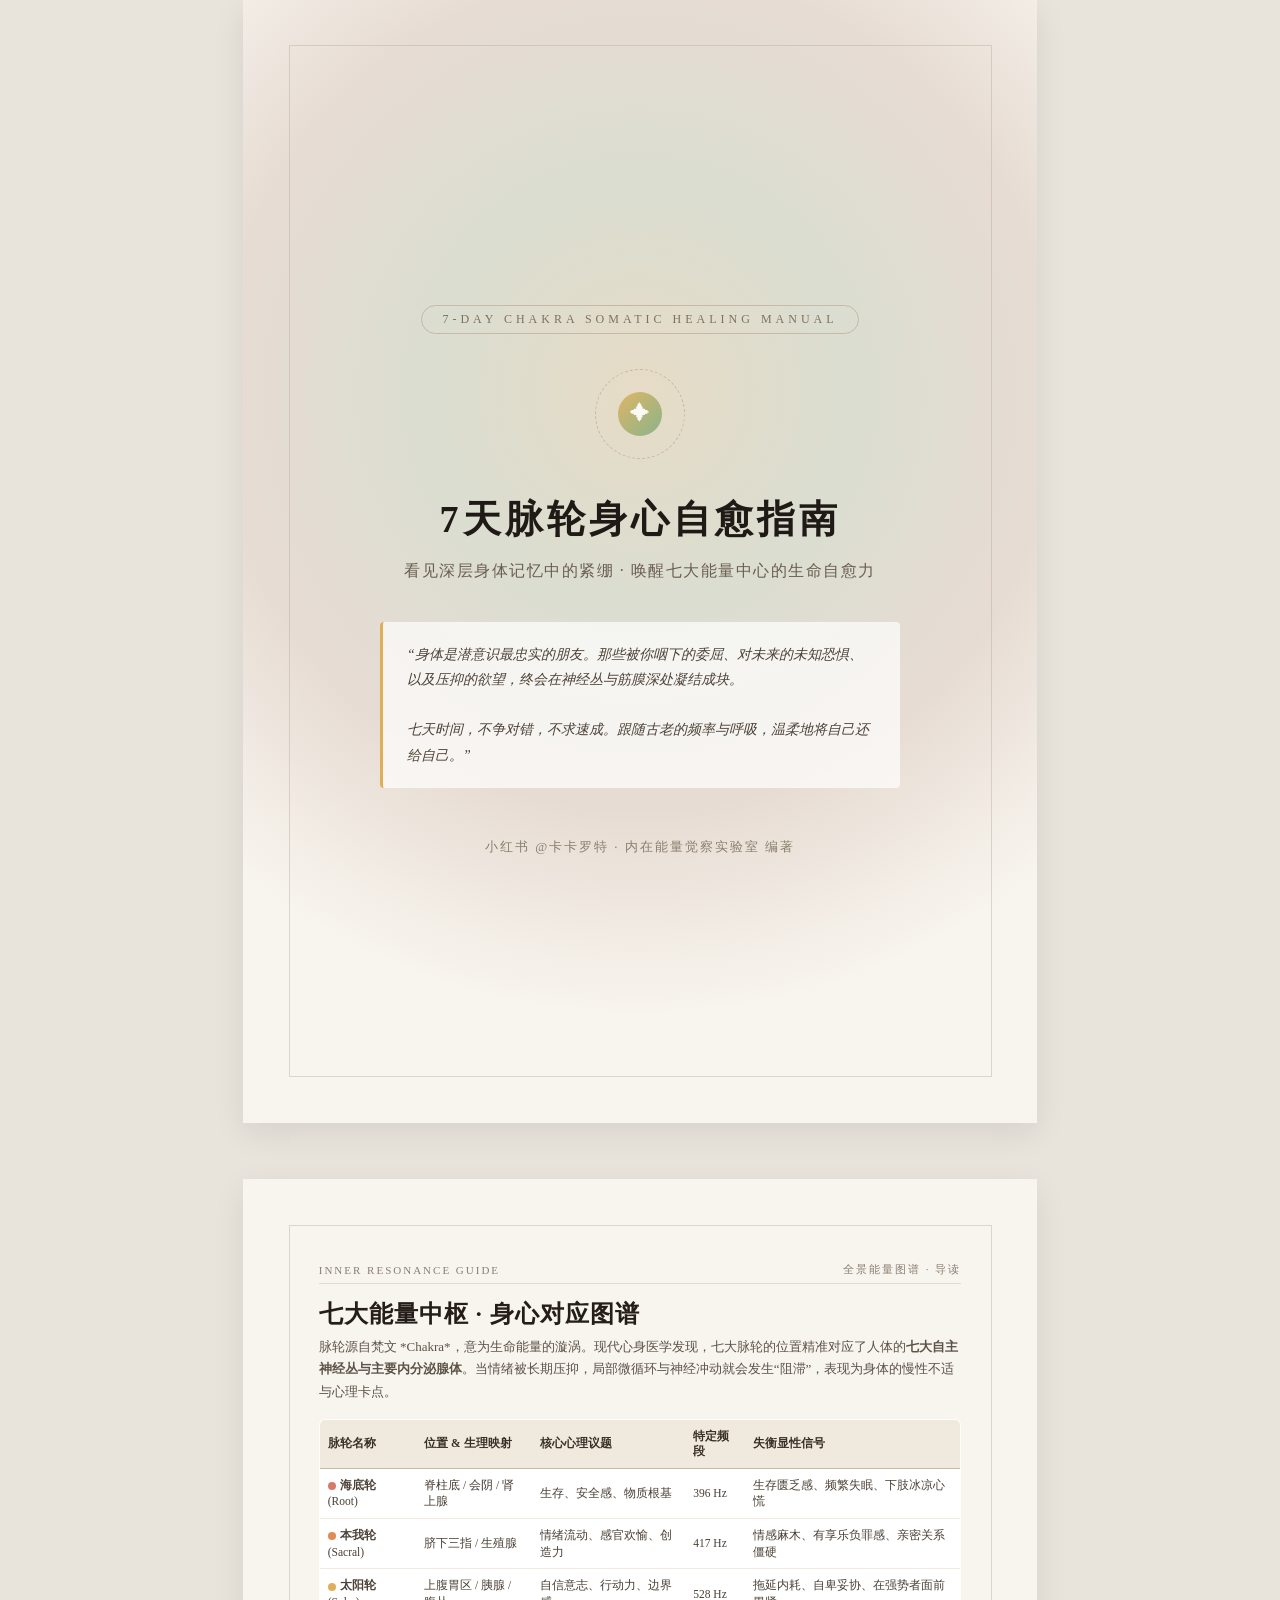
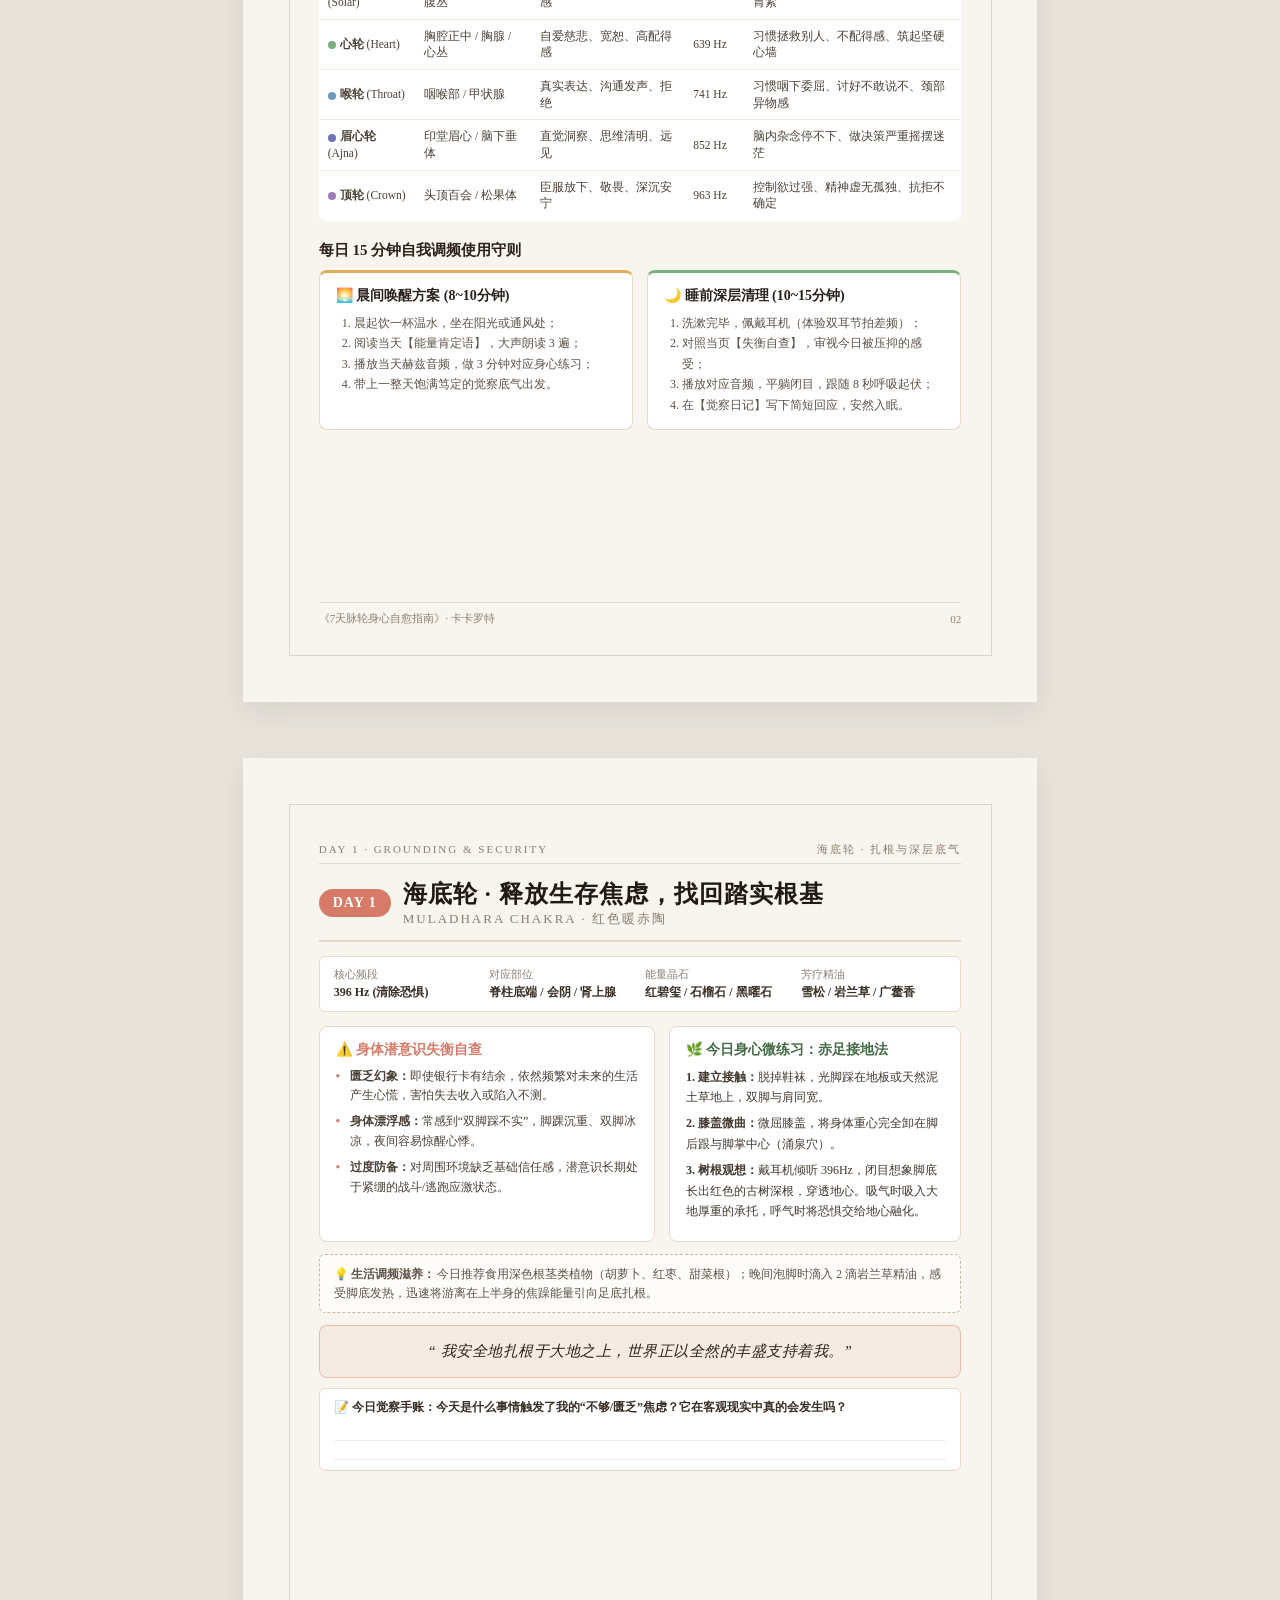
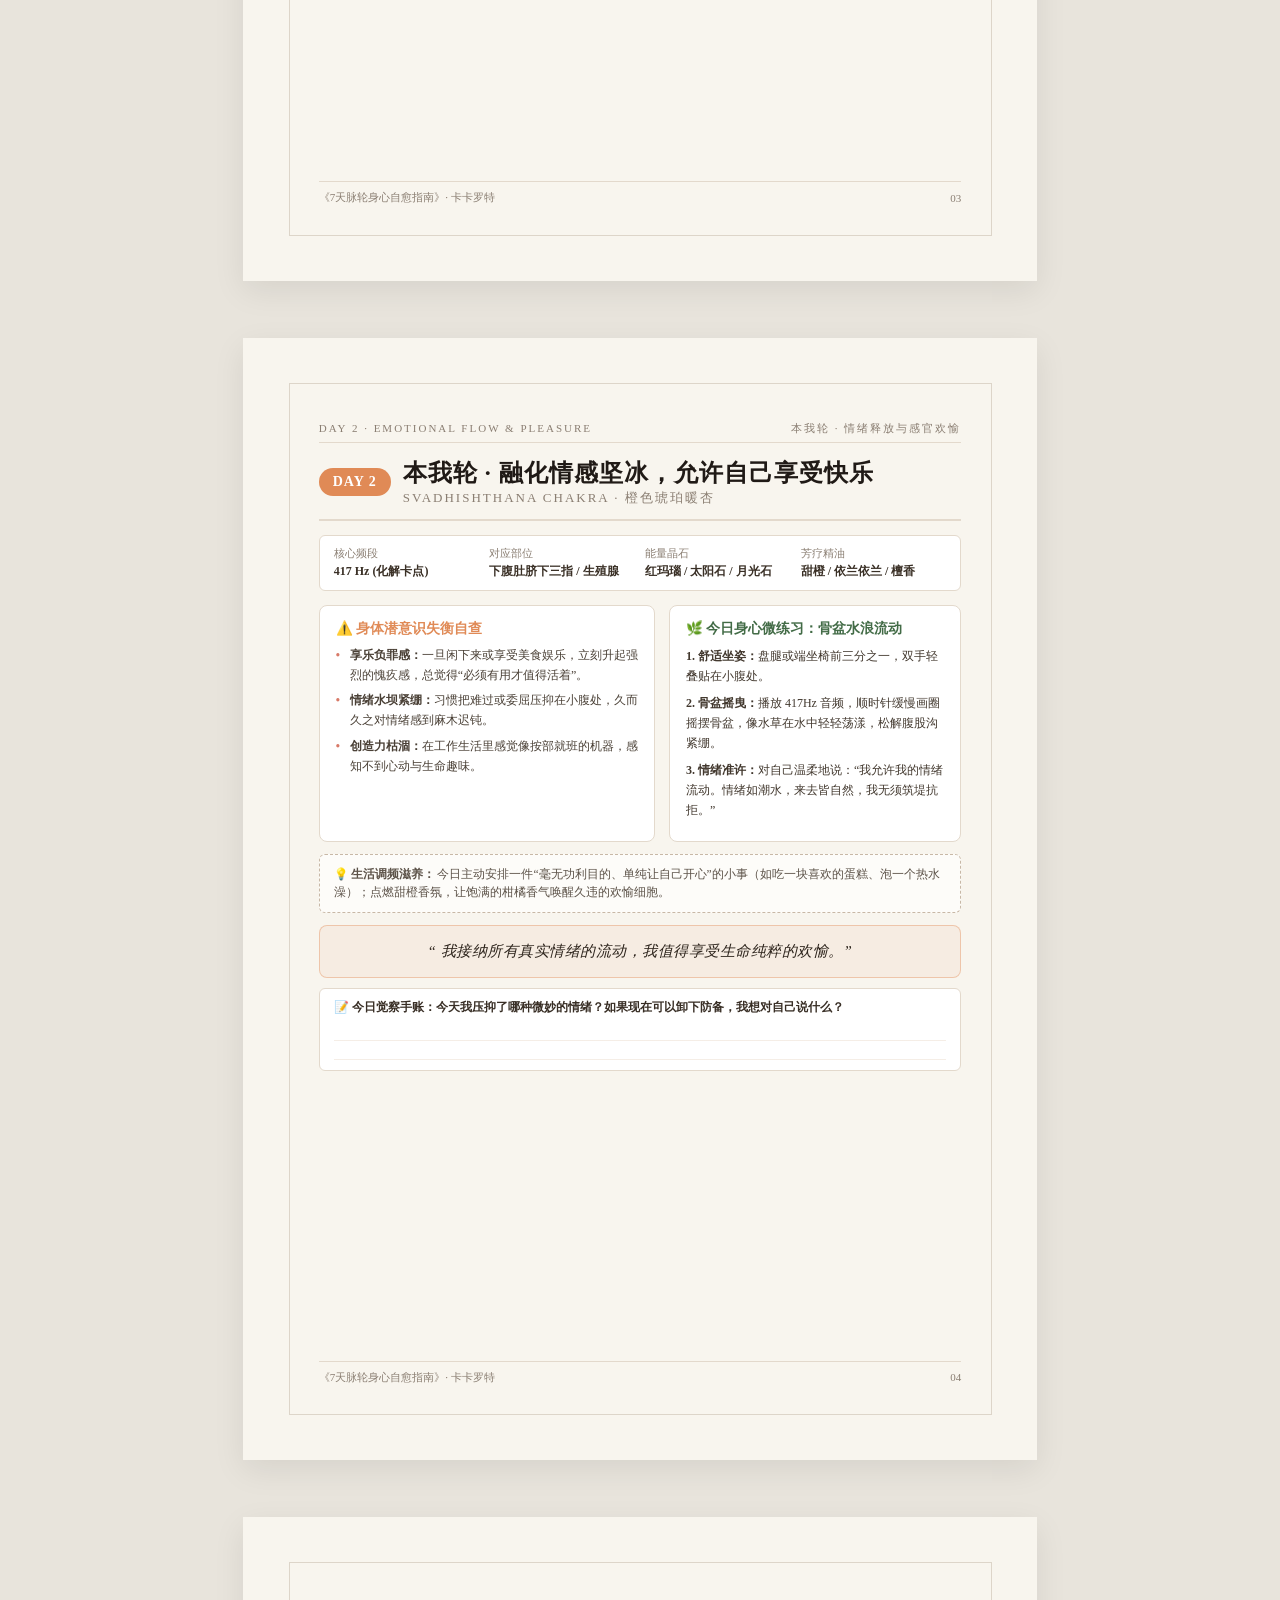
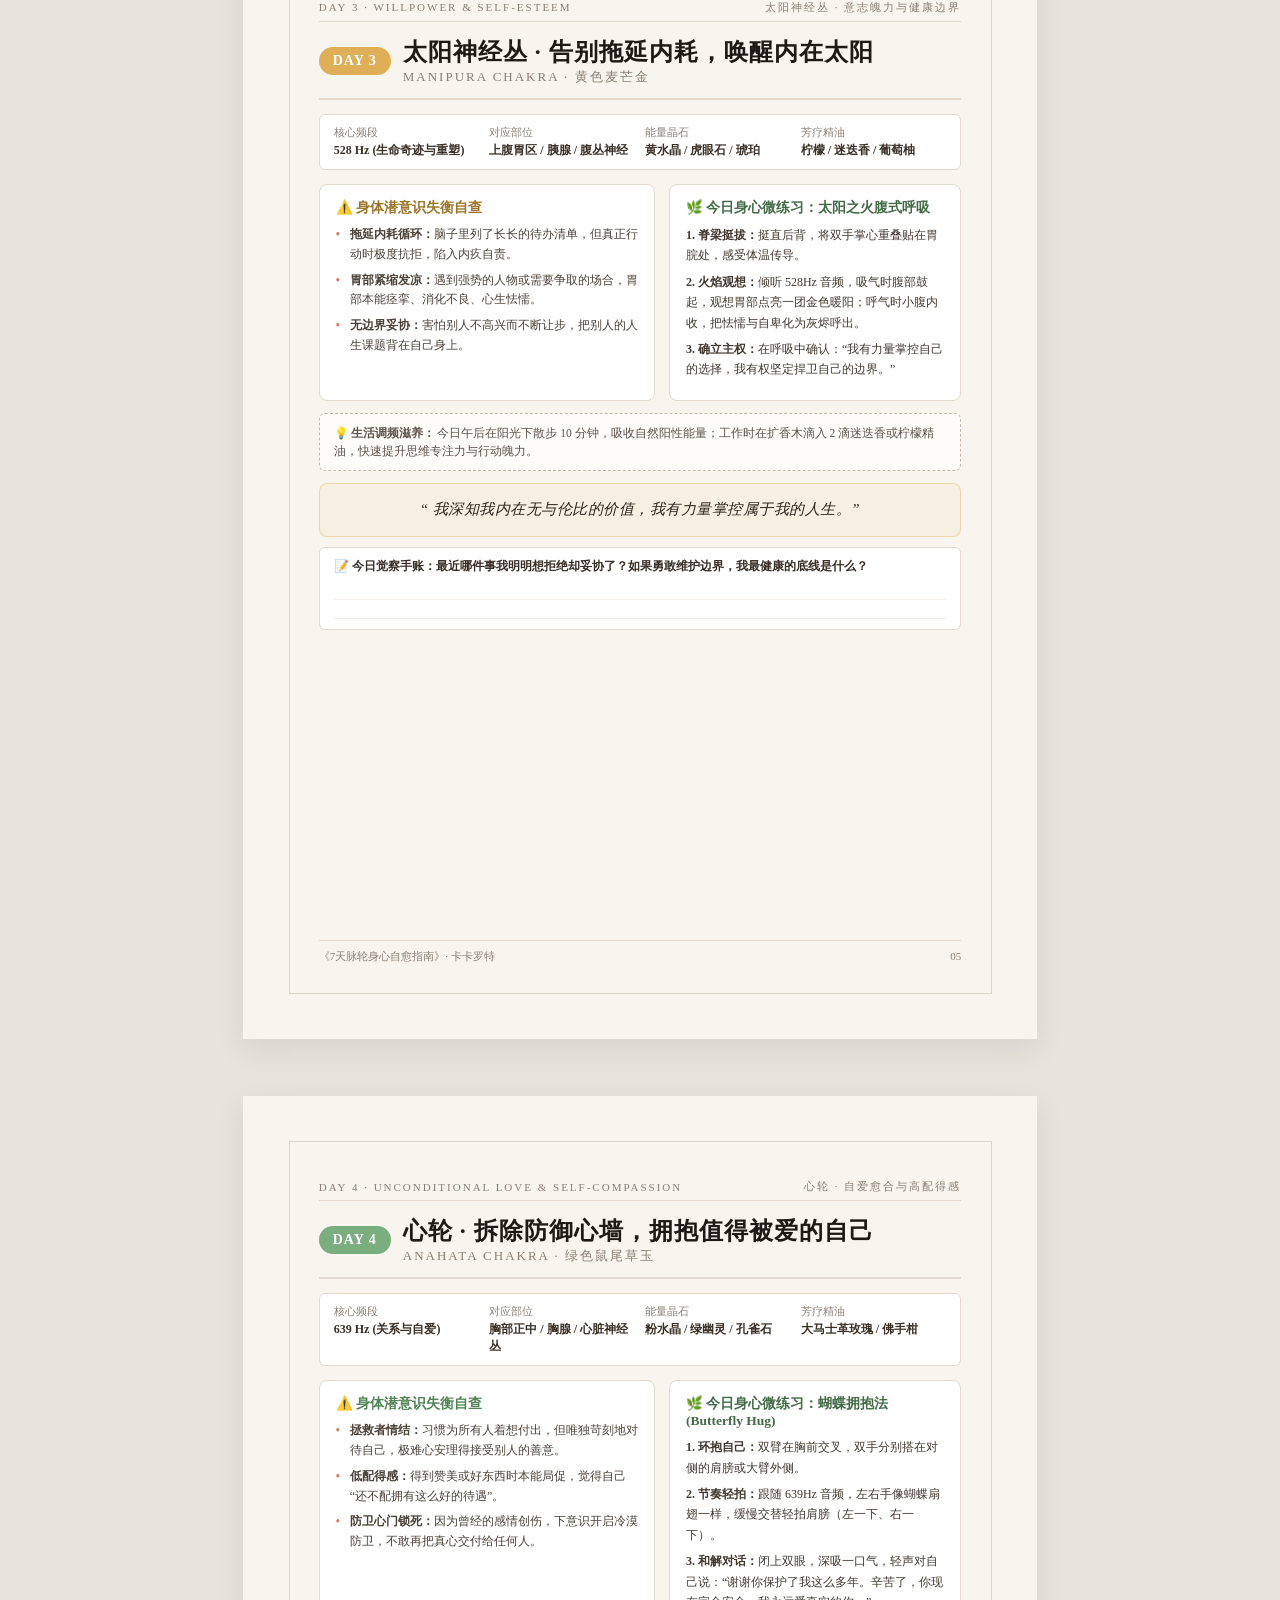
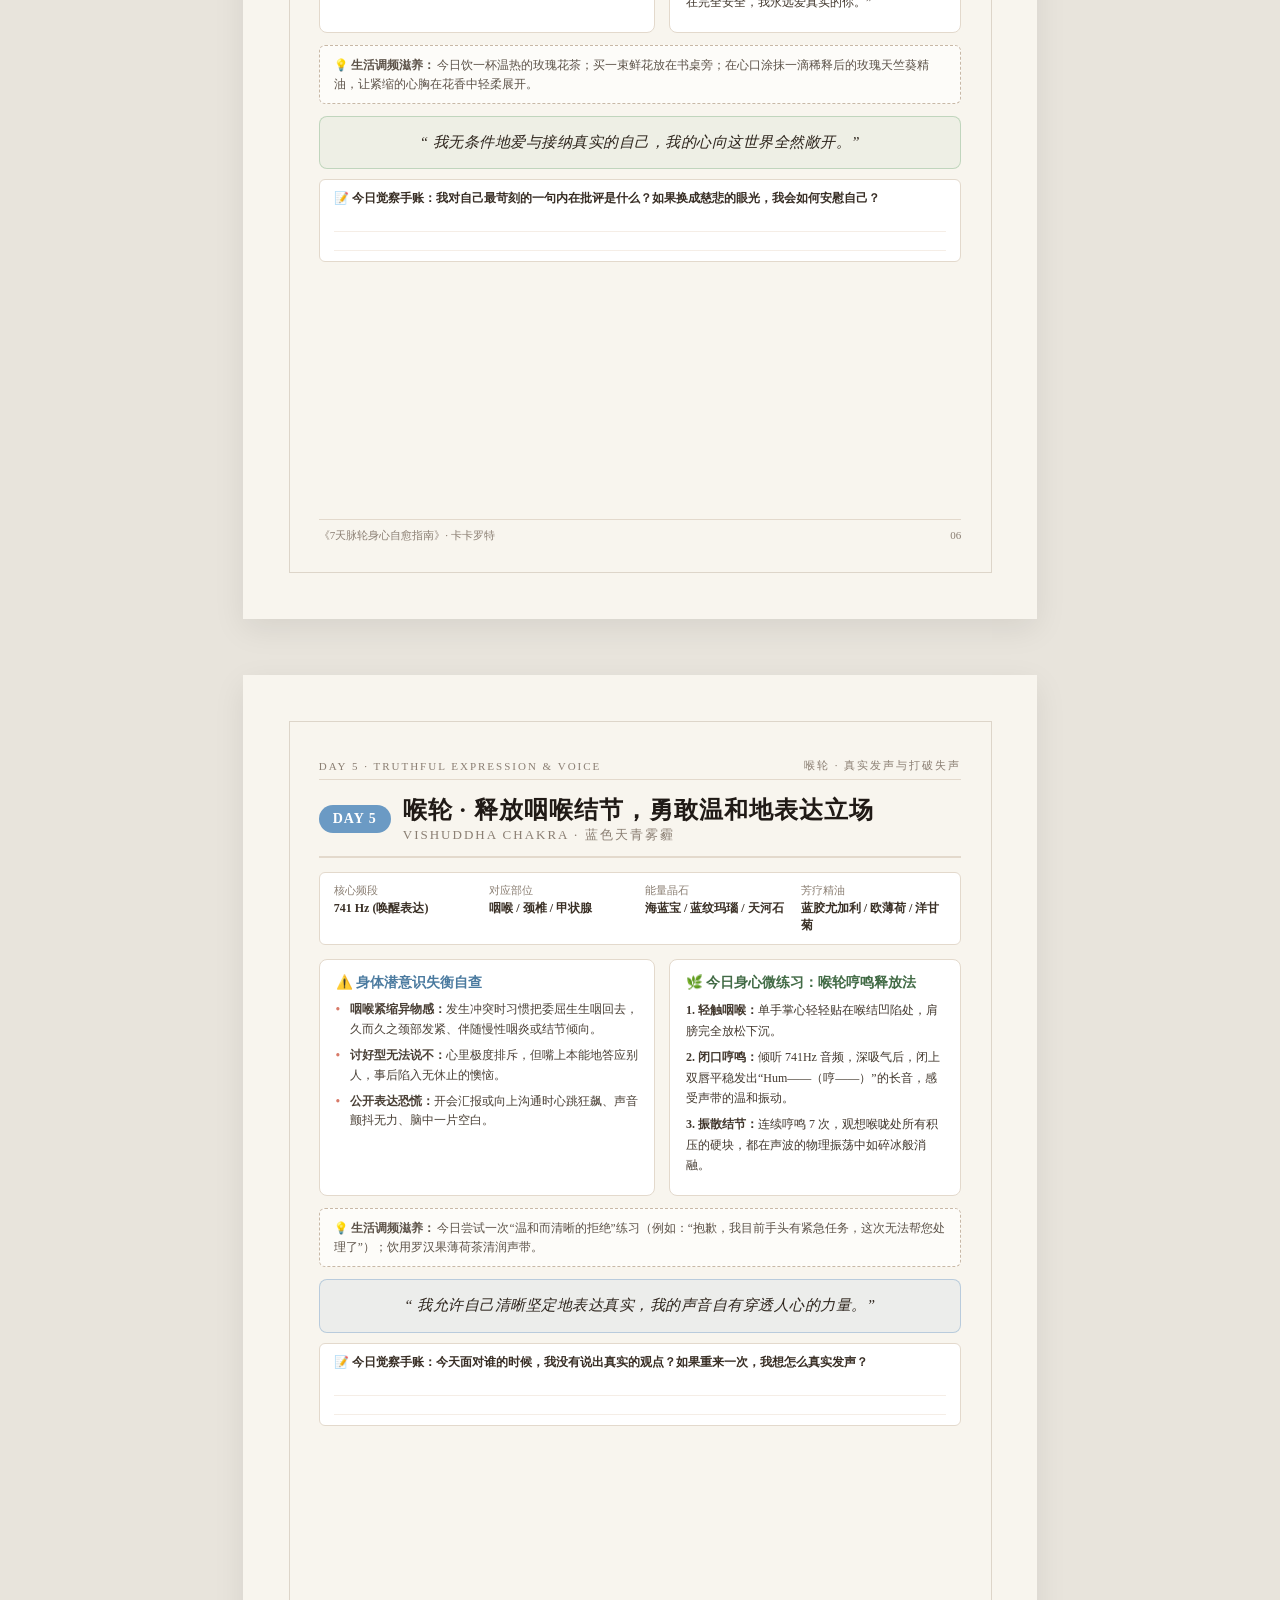
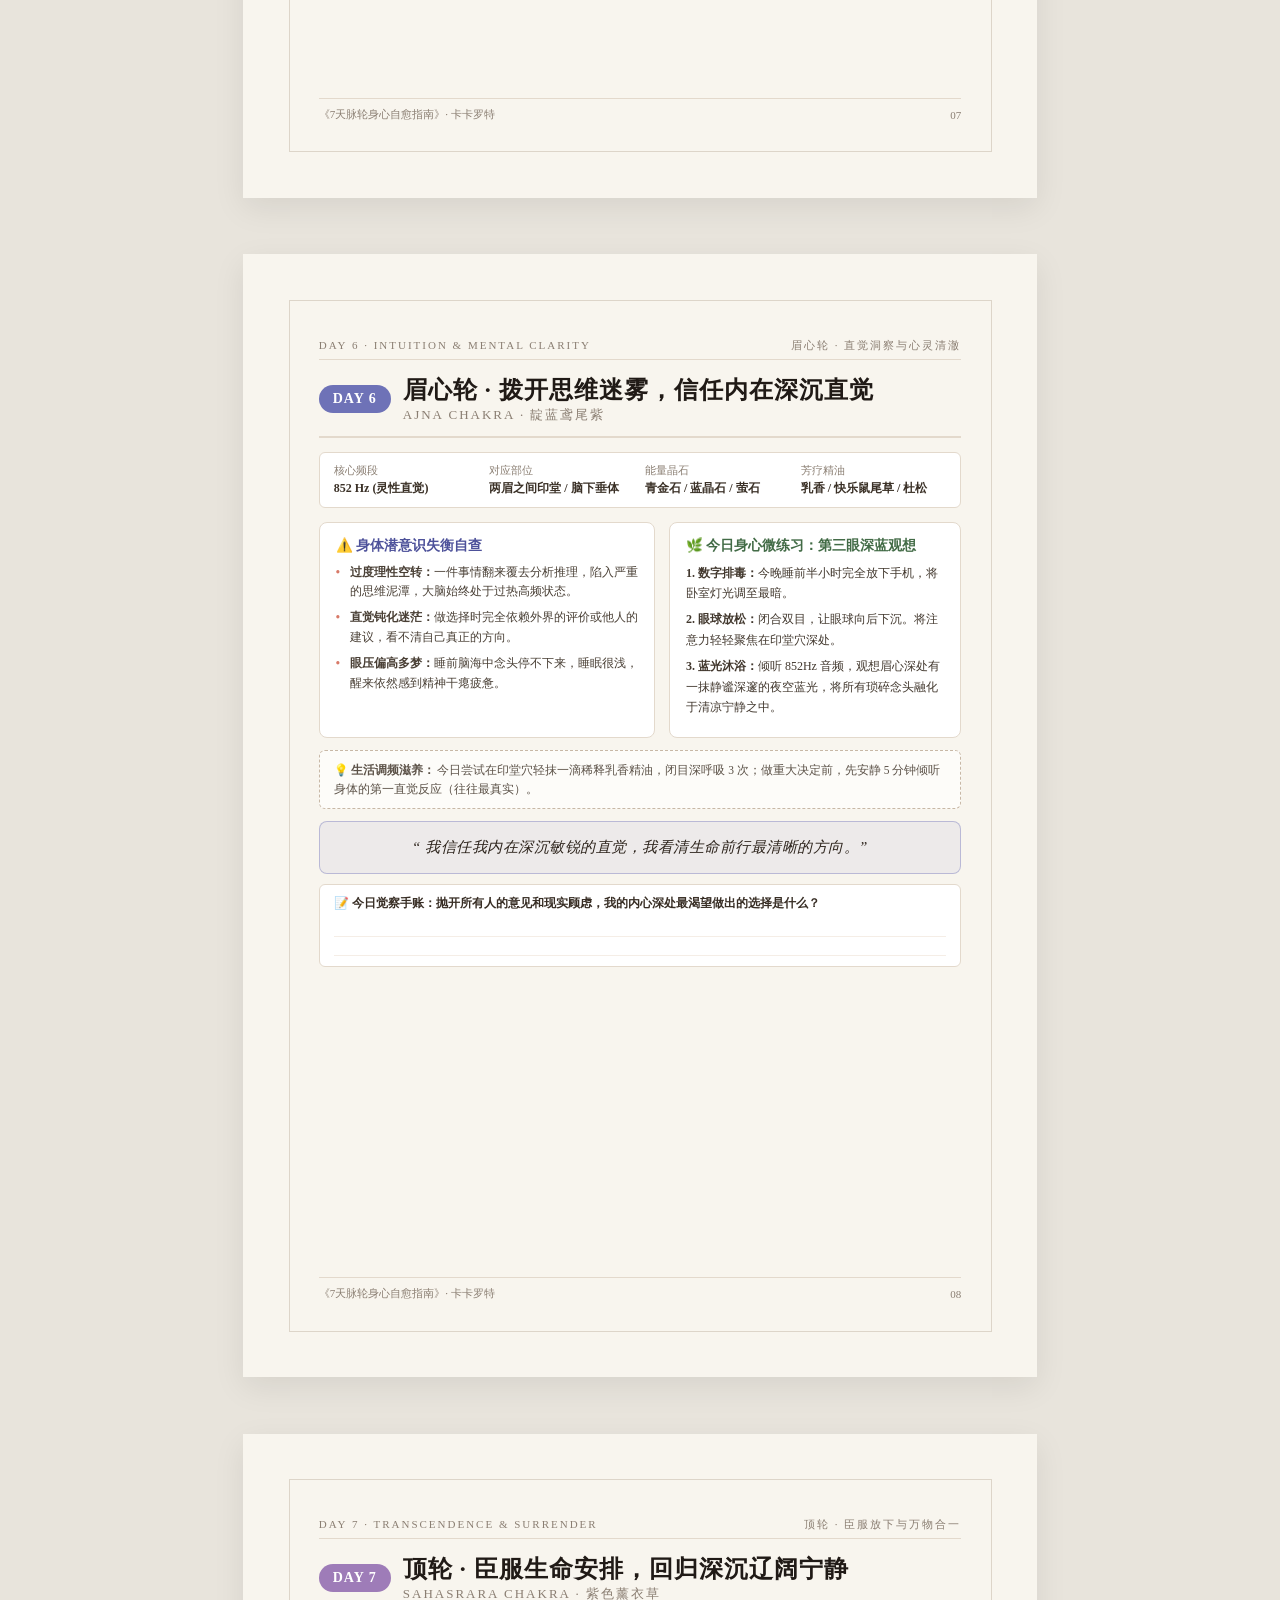
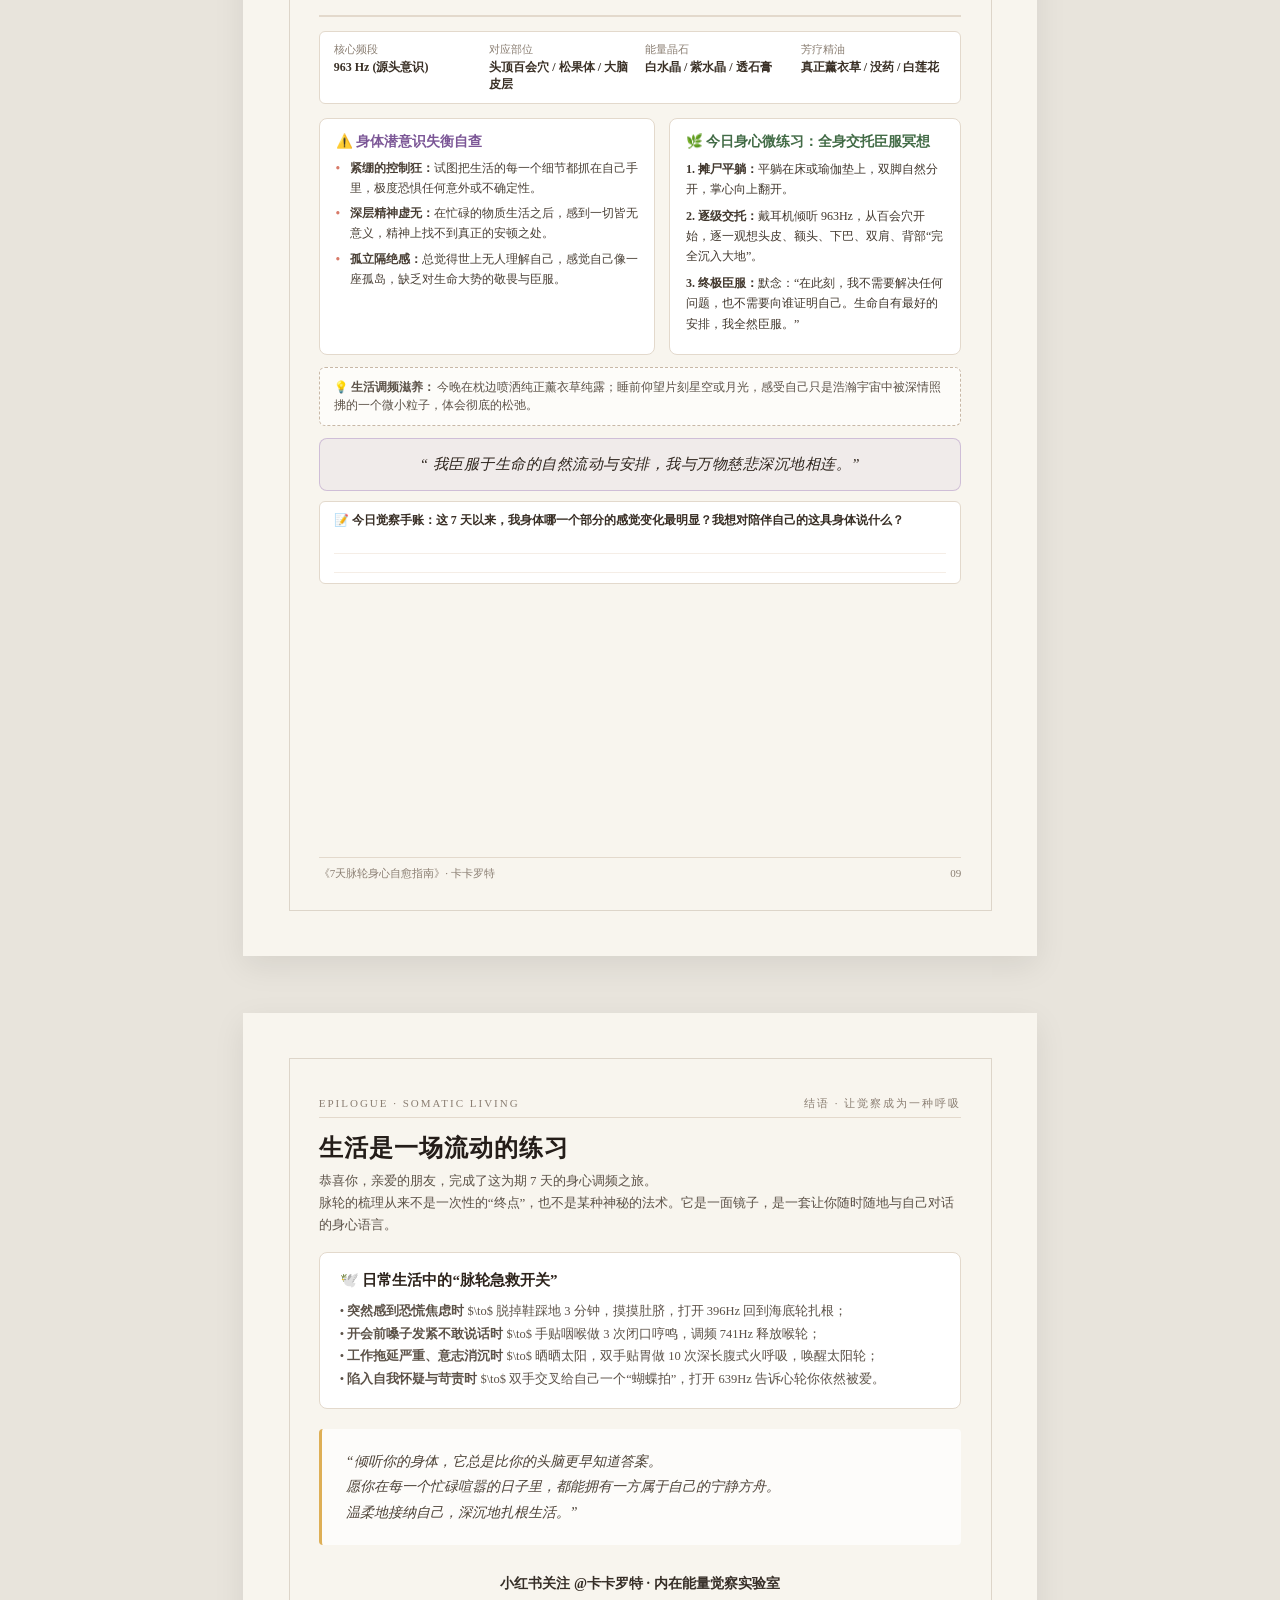
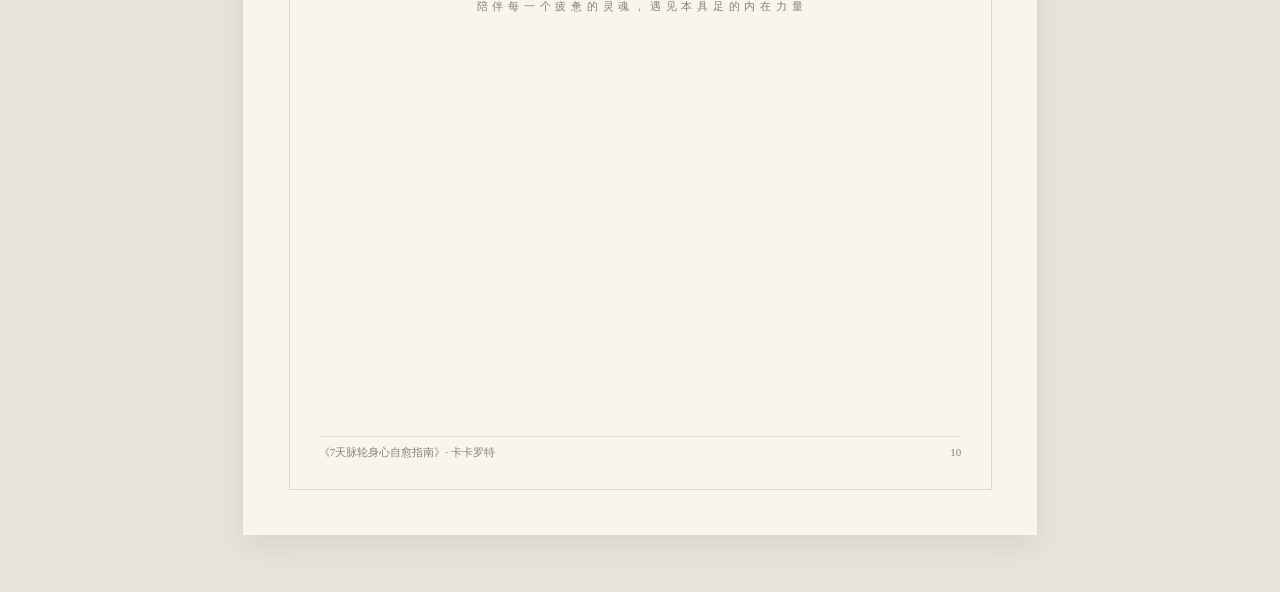
==== scripts/build_full_pdf_book.html @ e74f1954 "feat: 完成出版级10页全彩精装画册PDF与全套精装交付资产" ====
<!DOCTYPE html>
<html lang="zh-CN">
<head>
  <meta charset="UTF-8">
  <title>《7天脉轮身心自愈指南》· 唤醒内在生命力手册</title>
  <style>
    @page {
      size: A4 portrait;
      margin: 0;
    }

    :root {
      --bg-cream: #F8F5EE;
      --card-white: #FFFFFF;
      --text-main: #2A2420;
      --text-sub: #5C5248;
      --text-muted: #8A7E72;
      --border-soft: #E3D9CC;
      --border-accent: #C8B8A6;
      
      --c-root: #D87A68;
      --c-sacral: #E08A56;
      --c-solar: #DEAF56;
      --c-heart: #7BAE7F;
      --c-throat: #6B9AC4;
      --c-thirdeye: #6E72B7;
      --c-crown: #9E7CB8;
    }

    * { box-sizing: border-box; margin: 0; padding: 0; }

    body {
      font-family: "SimFang", "FangSong", "Songti SC", "Noto Serif SC", serif, -apple-system, sans-serif;
      background-color: #E8E4DC;
      color: var(--text-main);
      -webkit-font-smoothing: antialiased;
    }

    /* A4 独立页面容器 (210mm x 297mm) */
    .a4-page {
      width: 210mm;
      height: 297mm;
      margin: 0 auto 15mm;
      background: var(--bg-cream);
      padding: 22mm 20mm 20mm;
      position: relative;
      overflow: hidden;
      box-shadow: 0 10px 30px rgba(0,0,0,0.08);
      page-break-after: always;
      display: flex;
      flex-direction: column;
      justify-content: space-between;
    }

    /* 纸张装饰内边框 */
    .page-inner-border {
      position: absolute;
      inset: 12mm;
      border: 1px solid rgba(180, 165, 145, 0.4);
      pointer-events: none;
    }

    /* 页眉与页脚 */
    .page-header-bar {
      display: flex;
      justify-content: space-between;
      align-items: center;
      font-size: 11px;
      letter-spacing: 2px;
      color: var(--text-muted);
      border-bottom: 1px solid var(--border-soft);
      padding-bottom: 6px;
      margin-bottom: 14px;
      text-transform: uppercase;
    }

    .page-footer-bar {
      display: flex;
      justify-content: space-between;
      align-items: center;
      font-size: 11px;
      color: var(--text-muted);
      border-top: 1px solid var(--border-soft);
      padding-top: 8px;
      margin-top: 10px;
    }

    /* ========================================================
       第 1 页：奢雅封面
       ======================================================== */
    .cover-page {
      padding: 40mm 25mm 30mm;
      text-align: center;
      justify-content: center;
      background: radial-gradient(circle at 50% 35%, rgba(222, 175, 86, 0.16), rgba(123, 174, 127, 0.12), rgba(216, 122, 104, 0.08), #F8F5EE 75%);
    }

    .cover-badge {
      display: inline-block;
      font-size: 12px;
      letter-spacing: 4px;
      color: #7E7060;
      text-transform: uppercase;
      padding: 6px 20px;
      border: 1px solid var(--border-accent);
      border-radius: 99px;
      margin-bottom: 35px;
    }

    .cover-mandala {
      width: 90px;
      height: 90px;
      margin: 0 auto 35px;
      border-radius: 50%;
      border: 1.5px dashed var(--border-accent);
      display: flex;
      align-items: center;
      justify-content: center;
      position: relative;
    }

    .cover-mandala-core {
      width: 44px;
      height: 44px;
      border-radius: 50%;
      background: linear-gradient(135deg, #DEAF56, #7BAE7F);
      opacity: 0.85;
      display: flex;
      align-items: center;
      justify-content: center;
      color: #FFF;
      font-size: 20px;
    }

    .cover-main-title {
      font-size: 38px;
      font-weight: 700;
      letter-spacing: 4px;
      color: #201A16;
      line-height: 1.35;
      margin-bottom: 16px;
    }

    .cover-sub-title {
      font-size: 16px;
      color: #6A5E50;
      letter-spacing: 1.5px;
      margin-bottom: 40px;
      font-weight: 400;
    }

    .cover-quote-box {
      max-width: 520px;
      margin: 0 auto 50px;
      padding: 20px 24px;
      background: rgba(255, 255, 255, 0.7);
      border-left: 3px solid #DEAF56;
      border-radius: 4px;
      font-style: italic;
      font-size: 14px;
      line-height: 1.8;
      color: #4C4136;
      text-align: left;
    }

    .cover-author-tag {
      font-size: 13px;
      letter-spacing: 2px;
      color: #8C7E6E;
    }

    /* ========================================================
       第 2 页：全景导读与能量地图
       ======================================================== */
    .map-title {
      font-size: 24px;
      font-weight: 600;
      letter-spacing: 1px;
      margin-bottom: 6px;
      color: #241D19;
    }

    .map-intro {
      font-size: 13px;
      color: var(--text-sub);
      line-height: 1.7;
      margin-bottom: 16px;
    }

    .chakra-table {
      width: 100%;
      border-collapse: collapse;
      font-size: 11.5px;
      margin-bottom: 20px;
      background: #FFF;
      border-radius: 6px;
      overflow: hidden;
      border: 1px solid var(--border-soft);
    }

    .chakra-table th {
      background: #EFE9DE;
      padding: 9px 8px;
      text-align: left;
      font-weight: 600;
      color: #382F27;
      border-bottom: 1px solid var(--border-accent);
    }

    .chakra-table td {
      padding: 8px 8px;
      border-bottom: 1px solid #F0EAE1;
      color: #4A4036;
      line-height: 1.45;
    }

    .chakra-table tr:last-child td {
      border-bottom: none;
    }

    .table-dot {
      display: inline-block;
      width: 8px;
      height: 8px;
      border-radius: 50%;
      margin-right: 4px;
      vertical-align: middle;
    }

    .protocol-cards-grid {
      display: grid;
      grid-template-columns: 1fr 1fr;
      gap: 14px;
    }

    .protocol-card {
      background: #FFF;
      padding: 14px 16px;
      border-radius: 8px;
      border: 1px solid var(--border-soft);
      border-top: 3px solid #7BAE7F;
    }

    .protocol-card h4 {
      font-size: 14px;
      margin-bottom: 8px;
      color: #2A221C;
    }

    .protocol-card ol {
      padding-left: 18px;
      font-size: 12px;
      color: var(--text-sub);
      line-height: 1.7;
    }

    /* ========================================================
       Day 1 ~ Day 7 每日专页排版
       ======================================================== */
    .day-banner {
      display: flex;
      justify-content: space-between;
      align-items: flex-end;
      padding-bottom: 12px;
      border-bottom: 2px solid var(--border-soft);
      margin-bottom: 14px;
    }

    .day-title-left {
      display: flex;
      align-items: center;
      gap: 12px;
    }

    .day-number-pill {
      font-size: 14px;
      font-weight: 700;
      padding: 6px 14px;
      border-radius: 99px;
      color: #FFF;
      letter-spacing: 1px;
    }

    .day-main-name {
      font-size: 24px;
      font-weight: 700;
      color: #201A16;
      letter-spacing: 1px;
    }

    .day-sanskrit {
      font-size: 13px;
      color: var(--text-muted);
      letter-spacing: 2px;
    }

    .day-meta-strip {
      display: grid;
      grid-template-columns: repeat(4, 1fr);
      gap: 10px;
      background: #FFF;
      padding: 10px 14px;
      border-radius: 6px;
      border: 1px solid var(--border-soft);
      margin-bottom: 14px;
      font-size: 12px;
    }

    .meta-item {
      display: flex;
      flex-direction: column;
    }
    .meta-k { font-size: 11px; color: var(--text-muted); margin-bottom: 2px; }
    .meta-v { font-weight: 600; color: #3A3026; }

    /* 模块排版网格 */
    .day-layout-grid {
      display: grid;
      grid-template-columns: 1.15fr 1fr;
      gap: 14px;
      margin-bottom: 12px;
    }

    .card-module {
      background: #FFF;
      padding: 14px 16px;
      border-radius: 8px;
      border: 1px solid var(--border-soft);
    }

    .mod-header {
      font-size: 13.5px;
      font-weight: 600;
      margin-bottom: 8px;
      display: flex;
      align-items: center;
      gap: 6px;
    }

    .symptom-list {
      list-style: none;
      font-size: 12px;
      color: #4A4036;
      line-height: 1.65;
    }
    .symptom-list li {
      margin-bottom: 6px;
      position: relative;
      padding-left: 14px;
    }
    .symptom-list li::before {
      content: "•";
      position: absolute;
      left: 0;
      color: #D87A68;
      font-weight: bold;
    }

    .action-steps {
      font-size: 12px;
      color: #42382E;
      line-height: 1.7;
    }
    .action-steps p { margin-bottom: 6px; }

    .tips-block {
      background: rgba(255, 255, 255, 0.65);
      border: 1px dashed var(--border-accent);
      border-radius: 6px;
      padding: 10px 14px;
      font-size: 11.5px;
      color: var(--text-sub);
      line-height: 1.6;
      margin-bottom: 12px;
    }

    /* 每日肯定语金句卡 */
    .quote-card {
      padding: 14px 20px;
      border-radius: 8px;
      text-align: center;
      font-style: italic;
      font-size: 15px;
      letter-spacing: 0.5px;
      line-height: 1.55;
      color: #2D241C;
      border: 1px solid;
    }

    /* 觉察日记小框 */
    .journal-box {
      background: #FFF;
      border: 1px solid var(--border-soft);
      border-radius: 6px;
      padding: 10px 14px;
      margin-top: 10px;
    }
    .journal-prompt {
      font-size: 12px;
      font-weight: 600;
      color: #382E25;
      margin-bottom: 6px;
    }
    .journal-lines {
      height: 38px;
      background-image: repeating-linear-gradient(transparent, transparent 18px, #EADBCC 19px, #EADBCC 19px);
      background-size: 100% 19px;
    }

    /* 打印与渲染样式控制 */
    @media print {
      body { background: transparent; padding: 0; }
      .a4-page {
        margin: 0;
        box-shadow: none;
        width: 210mm;
        height: 297mm;
        page-break-after: always;
      }
    }
  </style>
</head>
<body>

  <!-- ========================================================
       PAGE 1: 画册封面 (Cover)
       ======================================================== -->
  <div class="a4-page cover-page">
    <div class="page-inner-border"></div>
    <div>
      <div class="cover-badge">7-DAY CHAKRA SOMATIC HEALING MANUAL</div>
      <div class="cover-mandala">
        <div class="cover-mandala-core">✦</div>
      </div>
      <h1 class="cover-main-title">7天脉轮身心自愈指南</h1>
      <div class="cover-sub-title">看见深层身体记忆中的紧绷 · 唤醒七大能量中心的生命自愈力</div>

      <div class="cover-quote-box">
        “身体是潜意识最忠实的朋友。那些被你咽下的委屈、对未来的未知恐惧、以及压抑的欲望，终会在神经丛与筋膜深处凝结成块。<br><br>
        七天时间，不争对错，不求速成。跟随古老的频率与呼吸，温柔地将自己还给自己。”
      </div>
    </div>

    <div class="cover-author-tag">
      小红书 @卡卡罗特 · 内在能量觉察实验室 编著
    </div>
  </div>

  <!-- ========================================================
       PAGE 2: 全景导读与能量图谱 (Overview Map)
       ======================================================== -->
  <div class="a4-page">
    <div class="page-inner-border"></div>
    <div>
      <div class="page-header-bar">
        <span>Inner Resonance Guide</span>
        <span>全景能量图谱 · 导读</span>
      </div>

      <h2 class="map-title">七大能量中枢 · 身心对应图谱</h2>
      <p class="map-intro">
        脉轮源自梵文 *Chakra*，意为生命能量的漩涡。现代心身医学发现，七大脉轮的位置精准对应了人体的<strong>七大自主神经丛与主要内分泌腺体</strong>。当情绪被长期压抑，局部微循环与神经冲动就会发生“阻滞”，表现为身体的慢性不适与心理卡点。
      </p>

      <table class="chakra-table">
        <thead>
          <tr>
            <th>脉轮名称</th>
            <th>位置 & 生理映射</th>
            <th>核心心理议题</th>
            <th>特定频段</th>
            <th>失衡显性信号</th>
          </tr>
        </thead>
        <tbody>
          <tr>
            <td><span class="table-dot" style="background:var(--c-root);"></span><strong>海底轮</strong> (Root)</td>
            <td>脊柱底 / 会阴 / 肾上腺</td>
            <td>生存、安全感、物质根基</td>
            <td>396 Hz</td>
            <td>生存匮乏感、频繁失眠、下肢冰凉心慌</td>
          </tr>
          <tr>
            <td><span class="table-dot" style="background:var(--c-sacral);"></span><strong>本我轮</strong> (Sacral)</td>
            <td>脐下三指 / 生殖腺</td>
            <td>情绪流动、感官欢愉、创造力</td>
            <td>417 Hz</td>
            <td>情感麻木、有享乐负罪感、亲密关系僵硬</td>
          </tr>
          <tr>
            <td><span class="table-dot" style="background:var(--c-solar);"></span><strong>太阳轮</strong> (Solar)</td>
            <td>上腹胃区 / 胰腺 / 腹丛</td>
            <td>自信意志、行动力、边界感</td>
            <td>528 Hz</td>
            <td>拖延内耗、自卑妥协、在强势者面前胃紧</td>
          </tr>
          <tr>
            <td><span class="table-dot" style="background:var(--c-heart);"></span><strong>心轮</strong> (Heart)</td>
            <td>胸腔正中 / 胸腺 / 心丛</td>
            <td>自爱慈悲、宽恕、高配得感</td>
            <td>639 Hz</td>
            <td>习惯拯救别人、不配得感、筑起坚硬心墙</td>
          </tr>
          <tr>
            <td><span class="table-dot" style="background:var(--c-throat);"></span><strong>喉轮</strong> (Throat)</td>
            <td>咽喉部 / 甲状腺</td>
            <td>真实表达、沟通发声、拒绝</td>
            <td>741 Hz</td>
            <td>习惯咽下委屈、讨好不敢说不、颈部异物感</td>
          </tr>
          <tr>
            <td><span class="table-dot" style="background:var(--c-thirdeye);"></span><strong>眉心轮</strong> (Ajna)</td>
            <td>印堂眉心 / 脑下垂体</td>
            <td>直觉洞察、思维清明、远见</td>
            <td>852 Hz</td>
            <td>脑内杂念停不下、做决策严重摇摆迷茫</td>
          </tr>
          <tr>
            <td><span class="table-dot" style="background:var(--c-crown);"></span><strong>顶轮</strong> (Crown)</td>
            <td>头顶百会 / 松果体</td>
            <td>臣服放下、敬畏、深沉安宁</td>
            <td>963 Hz</td>
            <td>控制欲过强、精神虚无孤独、抗拒不确定</td>
          </tr>
        </tbody>
      </table>

      <h3 style="font-size: 15px; margin-bottom: 10px; color: #2A221B;">每日 15 分钟自我调频使用守则</h3>
      <div class="protocol-cards-grid">
        <div class="protocol-card" style="border-top-color: #DEAF56;">
          <h4>🌅 晨间唤醒方案 (8~10分钟)</h4>
          <ol>
            <li>晨起饮一杯温水，坐在阳光或通风处；</li>
            <li>阅读当天【能量肯定语】，大声朗读 3 遍；</li>
            <li>播放当天赫兹音频，做 3 分钟对应身心练习；</li>
            <li>带上一整天饱满笃定的觉察底气出发。</li>
          </ol>
        </div>
        <div class="protocol-card" style="border-top-color: #7BAE7F;">
          <h4>🌙 睡前深层清理 (10~15分钟)</h4>
          <ol>
            <li>洗漱完毕，佩戴耳机（体验双耳节拍差频）；</li>
            <li>对照当页【失衡自查】，审视今日被压抑的感受；</li>
            <li>播放对应音频，平躺闭目，跟随 8 秒呼吸起伏；</li>
            <li>在【觉察日记】写下简短回应，安然入眠。</li>
          </ol>
        </div>
      </div>
    </div>

    <div class="page-footer-bar">
      <span>《7天脉轮身心自愈指南》· 卡卡罗特</span>
      <span>02</span>
    </div>
  </div>

  <!-- ========================================================
       PAGE 3: Day 1 海底轮 (Root)
       ======================================================== -->
  <div class="a4-page">
    <div class="page-inner-border"></div>
    <div>
      <div class="page-header-bar">
        <span>Day 1 · Grounding & Security</span>
        <span>海底轮 · 扎根与深层底气</span>
      </div>

      <div class="day-banner">
        <div class="day-title-left">
          <span class="day-number-pill" style="background: var(--c-root);">DAY 1</span>
          <div>
            <div class="day-main-name">海底轮 · 释放生存焦虑，找回踏实根基</div>
            <div class="day-sanskrit">MULADHARA CHAKRA · 红色暖赤陶</div>
          </div>
        </div>
      </div>

      <div class="day-meta-strip">
        <div class="meta-item"><span class="meta-k">核心频段</span><span class="meta-v">396 Hz (清除恐惧)</span></div>
        <div class="meta-item"><span class="meta-k">对应部位</span><span class="meta-v">脊柱底端 / 会阴 / 肾上腺</span></div>
        <div class="meta-item"><span class="meta-k">能量晶石</span><span class="meta-v">红碧玺 / 石榴石 / 黑曜石</span></div>
        <div class="meta-item"><span class="meta-k">芳疗精油</span><span class="meta-v">雪松 / 岩兰草 / 广藿香</span></div>
      </div>

      <div class="day-layout-grid">
        <div class="card-module">
          <div class="mod-header" style="color: var(--c-root);">⚠️ 身体潜意识失衡自查</div>
          <ul class="symptom-list">
            <li><strong>匮乏幻象：</strong>即使银行卡有结余，依然频繁对未来的生活产生心慌，害怕失去收入或陷入不测。</li>
            <li><strong>身体漂浮感：</strong>常感到“双脚踩不实”，脚踝沉重、双脚冰凉，夜间容易惊醒心悸。</li>
            <li><strong>过度防备：</strong>对周围环境缺乏基础信任感，潜意识长期处于紧绷的战斗/逃跑应激状态。</li>
          </ul>
        </div>

        <div class="card-module">
          <div class="mod-header" style="color: #426B46;">🌿 今日身心微练习：赤足接地法</div>
          <div class="action-steps">
            <p><strong>1. 建立接触：</strong>脱掉鞋袜，光脚踩在地板或天然泥土草地上，双脚与肩同宽。</p>
            <p><strong>2. 膝盖微曲：</strong>微屈膝盖，将身体重心完全卸在脚后跟与脚掌中心（涌泉穴）。</p>
            <p><strong>3. 树根观想：</strong>戴耳机倾听 396Hz，闭目想象脚底长出红色的古树深根，穿透地心。吸气时吸入大地厚重的承托，呼气时将恐惧交给地心融化。</p>
          </div>
        </div>
      </div>

      <div class="tips-block">
        💡 <strong>生活调频滋养：</strong>
        今日推荐食用深色根茎类植物（胡萝卜、红枣、甜菜根）；晚间泡脚时滴入 2 滴岩兰草精油，感受脚底发热，迅速将游离在上半身的焦躁能量引向足底扎根。
      </div>

      <div class="quote-card" style="border-color: rgba(216, 122, 104, 0.4); background: rgba(216, 122, 104, 0.08);">
        “ 我安全地扎根于大地之上，世界正以全然的丰盛支持着我。”
      </div>

      <div class="journal-box">
        <div class="journal-prompt">📝 今日觉察手账：今天是什么事情触发了我的“不够/匮乏”焦虑？它在客观现实中真的会发生吗？</div>
        <div class="journal-lines"></div>
      </div>
    </div>

    <div class="page-footer-bar">
      <span>《7天脉轮身心自愈指南》· 卡卡罗特</span>
      <span>03</span>
    </div>
  </div>

  <!-- ========================================================
       PAGE 4: Day 2 本我轮 (Sacral)
       ======================================================== -->
  <div class="a4-page">
    <div class="page-inner-border"></div>
    <div>
      <div class="page-header-bar">
        <span>Day 2 · Emotional Flow & Pleasure</span>
        <span>本我轮 · 情绪释放与感官欢愉</span>
      </div>

      <div class="day-banner">
        <div class="day-title-left">
          <span class="day-number-pill" style="background: var(--c-sacral);">DAY 2</span>
          <div>
            <div class="day-main-name">本我轮 · 融化情感坚冰，允许自己享受快乐</div>
            <div class="day-sanskrit">SVADHISHTHANA CHAKRA · 橙色琥珀暖杏</div>
          </div>
        </div>
      </div>

      <div class="day-meta-strip">
        <div class="meta-item"><span class="meta-k">核心频段</span><span class="meta-v">417 Hz (化解卡点)</span></div>
        <div class="meta-item"><span class="meta-k">对应部位</span><span class="meta-v">下腹肚脐下三指 / 生殖腺</span></div>
        <div class="meta-item"><span class="meta-k">能量晶石</span><span class="meta-v">红玛瑙 / 太阳石 / 月光石</span></div>
        <div class="meta-item"><span class="meta-k">芳疗精油</span><span class="meta-v">甜橙 / 依兰依兰 / 檀香</span></div>
      </div>

      <div class="day-layout-grid">
        <div class="card-module">
          <div class="mod-header" style="color: var(--c-sacral);">⚠️ 身体潜意识失衡自查</div>
          <ul class="symptom-list">
            <li><strong>享乐负罪感：</strong>一旦闲下来或享受美食娱乐，立刻升起强烈的愧疚感，总觉得“必须有用才值得活着”。</li>
            <li><strong>情绪水坝紧绷：</strong>习惯把难过或委屈压抑在小腹处，久而久之对情绪感到麻木迟钝。</li>
            <li><strong>创造力枯涸：</strong>在工作生活里感觉像按部就班的机器，感知不到心动与生命趣味。</li>
          </ul>
        </div>

        <div class="card-module">
          <div class="mod-header" style="color: #426B46;">🌿 今日身心微练习：骨盆水浪流动</div>
          <div class="action-steps">
            <p><strong>1. 舒适坐姿：</strong>盘腿或端坐椅前三分之一，双手轻叠贴在小腹处。</p>
            <p><strong>2. 骨盆摇曳：</strong>播放 417Hz 音频，顺时针缓慢画圈摇摆骨盆，像水草在水中轻轻荡漾，松解腹股沟紧绷。</p>
            <p><strong>3. 情绪准许：</strong>对自己温柔地说：“我允许我的情绪流动。情绪如潮水，来去皆自然，我无须筑堤抗拒。”</p>
          </div>
        </div>
      </div>

      <div class="tips-block">
        💡 <strong>生活调频滋养：</strong>
        今日主动安排一件“毫无功利目的、单纯让自己开心”的小事（如吃一块喜欢的蛋糕、泡一个热水澡）；点燃甜橙香氛，让饱满的柑橘香气唤醒久违的欢愉细胞。
      </div>

      <div class="quote-card" style="border-color: rgba(224, 138, 86, 0.4); background: rgba(224, 138, 86, 0.08);">
        “ 我接纳所有真实情绪的流动，我值得享受生命纯粹的欢愉。”
      </div>

      <div class="journal-box">
        <div class="journal-prompt">📝 今日觉察手账：今天我压抑了哪种微妙的情绪？如果现在可以卸下防备，我想对自己说什么？</div>
        <div class="journal-lines"></div>
      </div>
    </div>

    <div class="page-footer-bar">
      <span>《7天脉轮身心自愈指南》· 卡卡罗特</span>
      <span>04</span>
    </div>
  </div>

  <!-- ========================================================
       PAGE 5: Day 3 太阳神经丛 (Solar Plexus)
       ======================================================== -->
  <div class="a4-page">
    <div class="page-inner-border"></div>
    <div>
      <div class="page-header-bar">
        <span>Day 3 · Willpower & Self-Esteem</span>
        <span>太阳神经丛 · 意志魄力与健康边界</span>
      </div>

      <div class="day-banner">
        <div class="day-title-left">
          <span class="day-number-pill" style="background: var(--c-solar);">DAY 3</span>
          <div>
            <div class="day-main-name">太阳神经丛 · 告别拖延内耗，唤醒内在太阳</div>
            <div class="day-sanskrit">MANIPURA CHAKRA · 黄色麦芒金</div>
          </div>
        </div>
      </div>

      <div class="day-meta-strip">
        <div class="meta-item"><span class="meta-k">核心频段</span><span class="meta-v">528 Hz (生命奇迹与重塑)</span></div>
        <div class="meta-item"><span class="meta-k">对应部位</span><span class="meta-v">上腹胃区 / 胰腺 / 腹丛神经</span></div>
        <div class="meta-item"><span class="meta-k">能量晶石</span><span class="meta-v">黄水晶 / 虎眼石 / 琥珀</span></div>
        <div class="meta-item"><span class="meta-k">芳疗精油</span><span class="meta-v">柠檬 / 迷迭香 / 葡萄柚</span></div>
      </div>

      <div class="day-layout-grid">
        <div class="card-module">
          <div class="mod-header" style="color: #9A7426;">⚠️ 身体潜意识失衡自查</div>
          <ul class="symptom-list">
            <li><strong>拖延内耗循环：</strong>脑子里列了长长的待办清单，但真正行动时极度抗拒，陷入内疚自责。</li>
            <li><strong>胃部紧缩发凉：</strong>遇到强势的人物或需要争取的场合，胃部本能痉挛、消化不良、心生怯懦。</li>
            <li><strong>无边界妥协：</strong>害怕别人不高兴而不断让步，把别人的人生课题背在自己身上。</li>
          </ul>
        </div>

        <div class="card-module">
          <div class="mod-header" style="color: #426B46;">🌿 今日身心微练习：太阳之火腹式呼吸</div>
          <div class="action-steps">
            <p><strong>1. 脊梁挺拔：</strong>挺直后背，将双手掌心重叠贴在胃脘处，感受体温传导。</p>
            <p><strong>2. 火焰观想：</strong>倾听 528Hz 音频，吸气时腹部鼓起，观想胃部点亮一团金色暖阳；呼气时小腹内收，把怯懦与自卑化为灰烬呼出。</p>
            <p><strong>3. 确立主权：</strong>在呼吸中确认：“我有力量掌控自己的选择，我有权坚定捍卫自己的边界。”</p>
          </div>
        </div>
      </div>

      <div class="tips-block">
        💡 <strong>生活调频滋养：</strong>
        今日午后在阳光下散步 10 分钟，吸收自然阳性能量；工作时在扩香木滴入 2 滴迷迭香或柠檬精油，快速提升思维专注力与行动魄力。
      </div>

      <div class="quote-card" style="border-color: rgba(222, 175, 86, 0.4); background: rgba(222, 175, 86, 0.08);">
        “ 我深知我内在无与伦比的价值，我有力量掌控属于我的人生。”
      </div>

      <div class="journal-box">
        <div class="journal-prompt">📝 今日觉察手账：最近哪件事我明明想拒绝却妥协了？如果勇敢维护边界，我最健康的底线是什么？</div>
        <div class="journal-lines"></div>
      </div>
    </div>

    <div class="page-footer-bar">
      <span>《7天脉轮身心自愈指南》· 卡卡罗特</span>
      <span>05</span>
    </div>
  </div>

  <!-- ========================================================
       PAGE 6: Day 4 心轮 (Heart)
       ======================================================== -->
  <div class="a4-page">
    <div class="page-inner-border"></div>
    <div>
      <div class="page-header-bar">
        <span>Day 4 · Unconditional Love & Self-Compassion</span>
        <span>心轮 · 自爱愈合与高配得感</span>
      </div>

      <div class="day-banner">
        <div class="day-title-left">
          <span class="day-number-pill" style="background: var(--c-heart);">DAY 4</span>
          <div>
            <div class="day-main-name">心轮 · 拆除防御心墙，拥抱值得被爱的自己</div>
            <div class="day-sanskrit">ANAHATA CHAKRA · 绿色鼠尾草玉</div>
          </div>
        </div>
      </div>

      <div class="day-meta-strip">
        <div class="meta-item"><span class="meta-k">核心频段</span><span class="meta-v">639 Hz (关系与自爱)</span></div>
        <div class="meta-item"><span class="meta-k">对应部位</span><span class="meta-v">胸部正中 / 胸腺 / 心脏神经丛</span></div>
        <div class="meta-item"><span class="meta-k">能量晶石</span><span class="meta-v">粉水晶 / 绿幽灵 / 孔雀石</span></div>
        <div class="meta-item"><span class="meta-k">芳疗精油</span><span class="meta-v">大马士革玫瑰 / 佛手柑</span></div>
      </div>

      <div class="day-layout-grid">
        <div class="card-module">
          <div class="mod-header" style="color: #4F8354;">⚠️ 身体潜意识失衡自查</div>
          <ul class="symptom-list">
            <li><strong>拯救者情结：</strong>习惯为所有人着想付出，但唯独苛刻地对待自己，极难心安理得接受别人的善意。</li>
            <li><strong>低配得感：</strong>得到赞美或好东西时本能局促，觉得自己“还不配拥有这么好的待遇”。</li>
            <li><strong>防卫心门锁死：</strong>因为曾经的感情创伤，下意识开启冷漠防卫，不敢再把真心交付给任何人。</li>
          </ul>
        </div>

        <div class="card-module">
          <div class="mod-header" style="color: #426B46;">🌿 今日身心微练习：蝴蝶拥抱法 (Butterfly Hug)</div>
          <div class="action-steps">
            <p><strong>1. 环抱自己：</strong>双臂在胸前交叉，双手分别搭在对侧的肩膀或大臂外侧。</p>
            <p><strong>2. 节奏轻拍：</strong>跟随 639Hz 音频，左右手像蝴蝶扇翅一样，缓慢交替轻拍肩膀（左一下、右一下）。</p>
            <p><strong>3. 和解对话：</strong>闭上双眼，深吸一口气，轻声对自己说：“谢谢你保护了我这么多年。辛苦了，你现在完全安全，我永远爱真实的你。”</p>
          </div>
        </div>
      </div>

      <div class="tips-block">
        💡 <strong>生活调频滋养：</strong>
        今日饮一杯温热的玫瑰花茶；买一束鲜花放在书桌旁；在心口涂抹一滴稀释后的玫瑰天竺葵精油，让紧缩的心胸在花香中轻柔展开。
      </div>

      <div class="quote-card" style="border-color: rgba(123, 174, 127, 0.4); background: rgba(123, 174, 127, 0.08);">
        “ 我无条件地爱与接纳真实的自己，我的心向这世界全然敞开。”
      </div>

      <div class="journal-box">
        <div class="journal-prompt">📝 今日觉察手账：我对自己最苛刻的一句内在批评是什么？如果换成慈悲的眼光，我会如何安慰自己？</div>
        <div class="journal-lines"></div>
      </div>
    </div>

    <div class="page-footer-bar">
      <span>《7天脉轮身心自愈指南》· 卡卡罗特</span>
      <span>06</span>
    </div>
  </div>

  <!-- ========================================================
       PAGE 7: Day 5 喉轮 (Throat)
       ======================================================== -->
  <div class="a4-page">
    <div class="page-inner-border"></div>
    <div>
      <div class="page-header-bar">
        <span>Day 5 · Truthful Expression & Voice</span>
        <span>喉轮 · 真实发声与打破失声</span>
      </div>

      <div class="day-banner">
        <div class="day-title-left">
          <span class="day-number-pill" style="background: var(--c-throat);">DAY 5</span>
          <div>
            <div class="day-main-name">喉轮 · 释放咽喉结节，勇敢温和地表达立场</div>
            <div class="day-sanskrit">VISHUDDHA CHAKRA · 蓝色天青雾霾</div>
          </div>
        </div>
      </div>

      <div class="day-meta-strip">
        <div class="meta-item"><span class="meta-k">核心频段</span><span class="meta-v">741 Hz (唤醒表达)</span></div>
        <div class="meta-item"><span class="meta-k">对应部位</span><span class="meta-v">咽喉 / 颈椎 / 甲状腺</span></div>
        <div class="meta-item"><span class="meta-k">能量晶石</span><span class="meta-v">海蓝宝 / 蓝纹玛瑙 / 天河石</span></div>
        <div class="meta-item"><span class="meta-k">芳疗精油</span><span class="meta-v">蓝胶尤加利 / 欧薄荷 / 洋甘菊</span></div>
      </div>

      <div class="day-layout-grid">
        <div class="card-module">
          <div class="mod-header" style="color: #4A7A9F;">⚠️ 身体潜意识失衡自查</div>
          <ul class="symptom-list">
            <li><strong>咽喉紧缩异物感：</strong>发生冲突时习惯把委屈生生咽回去，久而久之颈部发紧、伴随慢性咽炎或结节倾向。</li>
            <li><strong>讨好型无法说不：</strong>心里极度排斥，但嘴上本能地答应别人，事后陷入无休止的懊恼。</li>
            <li><strong>公开表达恐慌：</strong>开会汇报或向上沟通时心跳狂飙、声音颤抖无力、脑中一片空白。</li>
          </ul>
        </div>

        <div class="card-module">
          <div class="mod-header" style="color: #426B46;">🌿 今日身心微练习：喉轮哼鸣释放法</div>
          <div class="action-steps">
            <p><strong>1. 轻触咽喉：</strong>单手掌心轻轻贴在喉结凹陷处，肩膀完全放松下沉。</p>
            <p><strong>2. 闭口哼鸣：</strong>倾听 741Hz 音频，深吸气后，闭上双唇平稳发出“Hum——（哼——）”的长音，感受声带的温和振动。</p>
            <p><strong>3. 振散结节：</strong>连续哼鸣 7 次，观想喉咙处所有积压的硬块，都在声波的物理振荡中如碎冰般消融。</p>
          </div>
        </div>
      </div>

      <div class="tips-block">
        💡 <strong>生活调频滋养：</strong>
        今日尝试一次“温和而清晰的拒绝”练习（例如：“抱歉，我目前手头有紧急任务，这次无法帮您处理了”）；饮用罗汉果薄荷茶清润声带。
      </div>

      <div class="quote-card" style="border-color: rgba(107, 154, 196, 0.4); background: rgba(107, 154, 196, 0.08);">
        “ 我允许自己清晰坚定地表达真实，我的声音自有穿透人心的力量。”
      </div>

      <div class="journal-box">
        <div class="journal-prompt">📝 今日觉察手账：今天面对谁的时候，我没有说出真实的观点？如果重来一次，我想怎么真实发声？</div>
        <div class="journal-lines"></div>
      </div>
    </div>

    <div class="page-footer-bar">
      <span>《7天脉轮身心自愈指南》· 卡卡罗特</span>
      <span>07</span>
    </div>
  </div>

  <!-- ========================================================
       PAGE 8: Day 6 眉心轮 (Third Eye)
       ======================================================== -->
  <div class="a4-page">
    <div class="page-inner-border"></div>
    <div>
      <div class="page-header-bar">
        <span>Day 6 · Intuition & Mental Clarity</span>
        <span>眉心轮 · 直觉洞察与心灵清澈</span>
      </div>

      <div class="day-banner">
        <div class="day-title-left">
          <span class="day-number-pill" style="background: var(--c-thirdeye);">DAY 6</span>
          <div>
            <div class="day-main-name">眉心轮 · 拨开思维迷雾，信任内在深沉直觉</div>
            <div class="day-sanskrit">AJNA CHAKRA · 靛蓝鸢尾紫</div>
          </div>
        </div>
      </div>

      <div class="day-meta-strip">
        <div class="meta-item"><span class="meta-k">核心频段</span><span class="meta-v">852 Hz (灵性直觉)</span></div>
        <div class="meta-item"><span class="meta-k">对应部位</span><span class="meta-v">两眉之间印堂 / 脑下垂体</span></div>
        <div class="meta-item"><span class="meta-k">能量晶石</span><span class="meta-v">青金石 / 蓝晶石 / 萤石</span></div>
        <div class="meta-item"><span class="meta-k">芳疗精油</span><span class="meta-v">乳香 / 快乐鼠尾草 / 杜松</span></div>
      </div>

      <div class="day-layout-grid">
        <div class="card-module">
          <div class="mod-header" style="color: #4D519A;">⚠️ 身体潜意识失衡自查</div>
          <ul class="symptom-list">
            <li><strong>过度理性空转：</strong>一件事情翻来覆去分析推理，陷入严重的思维泥潭，大脑始终处于过热高频状态。</li>
            <li><strong>直觉钝化迷茫：</strong>做选择时完全依赖外界的评价或他人的建议，看不清自己真正的方向。</li>
            <li><strong>眼压偏高多梦：</strong>睡前脑海中念头停不下来，睡眠很浅，醒来依然感到精神干瘪疲惫。</li>
          </ul>
        </div>

        <div class="card-module">
          <div class="mod-header" style="color: #426B46;">🌿 今日身心微练习：第三眼深蓝观想</div>
          <div class="action-steps">
            <p><strong>1. 数字排毒：</strong>今晚睡前半小时完全放下手机，将卧室灯光调至最暗。</p>
            <p><strong>2. 眼球放松：</strong>闭合双目，让眼球向后下沉。将注意力轻轻聚焦在印堂穴深处。</p>
            <p><strong>3. 蓝光沐浴：</strong>倾听 852Hz 音频，观想眉心深处有一抹静谧深邃的夜空蓝光，将所有琐碎念头融化于清凉宁静之中。</p>
          </div>
        </div>
      </div>

      <div class="tips-block">
        💡 <strong>生活调频滋养：</strong>
        今日尝试在印堂穴轻抹一滴稀释乳香精油，闭目深呼吸 3 次；做重大决定前，先安静 5 分钟倾听身体的第一直觉反应（往往最真实）。
      </div>

      <div class="quote-card" style="border-color: rgba(110, 114, 183, 0.4); background: rgba(110, 114, 183, 0.08);">
        “ 我信任我内在深沉敏锐的直觉，我看清生命前行最清晰的方向。”
      </div>

      <div class="journal-box">
        <div class="journal-prompt">📝 今日觉察手账：抛开所有人的意见和现实顾虑，我的内心深处最渴望做出的选择是什么？</div>
        <div class="journal-lines"></div>
      </div>
    </div>

    <div class="page-footer-bar">
      <span>《7天脉轮身心自愈指南》· 卡卡罗特</span>
      <span>08</span>
    </div>
  </div>

  <!-- ========================================================
       PAGE 9: Day 7 顶轮 (Crown)
       ======================================================== -->
  <div class="a4-page">
    <div class="page-inner-border"></div>
    <div>
      <div class="page-header-bar">
        <span>Day 7 · Transcendence & Surrender</span>
        <span>顶轮 · 臣服放下与万物合一</span>
      </div>

      <div class="day-banner">
        <div class="day-title-left">
          <span class="day-number-pill" style="background: var(--c-crown);">DAY 7</span>
          <div>
            <div class="day-main-name">顶轮 · 臣服生命安排，回归深沉辽阔宁静</div>
            <div class="day-sanskrit">SAHASRARA CHAKRA · 紫色薰衣草</div>
          </div>
        </div>
      </div>

      <div class="day-meta-strip">
        <div class="meta-item"><span class="meta-k">核心频段</span><span class="meta-v">963 Hz (源头意识)</span></div>
        <div class="meta-item"><span class="meta-k">对应部位</span><span class="meta-v">头顶百会穴 / 松果体 / 大脑皮层</span></div>
        <div class="meta-item"><span class="meta-k">能量晶石</span><span class="meta-v">白水晶 / 紫水晶 / 透石膏</span></div>
        <div class="meta-item"><span class="meta-k">芳疗精油</span><span class="meta-v">真正薰衣草 / 没药 / 白莲花</span></div>
      </div>

      <div class="day-layout-grid">
        <div class="card-module">
          <div class="mod-header" style="color: #7B5696;">⚠️ 身体潜意识失衡自查</div>
          <ul class="symptom-list">
            <li><strong>紧绷的控制狂：</strong>试图把生活的每一个细节都抓在自己手里，极度恐惧任何意外或不确定性。</li>
            <li><strong>深层精神虚无：</strong>在忙碌的物质生活之后，感到一切皆无意义，精神上找不到真正的安顿之处。</li>
            <li><strong>孤立隔绝感：</strong>总觉得世上无人理解自己，感觉自己像一座孤岛，缺乏对生命大势的敬畏与臣服。</li>
          </ul>
        </div>

        <div class="card-module">
          <div class="mod-header" style="color: #426B46;">🌿 今日身心微练习：全身交托臣服冥想</div>
          <div class="action-steps">
            <p><strong>1. 摊尸平躺：</strong>平躺在床或瑜伽垫上，双脚自然分开，掌心向上翻开。</p>
            <p><strong>2. 逐级交托：</strong>戴耳机倾听 963Hz，从百会穴开始，逐一观想头皮、额头、下巴、双肩、背部“完全沉入大地”。</p>
            <p><strong>3. 终极臣服：</strong>默念：“在此刻，我不需要解决任何问题，也不需要向谁证明自己。生命自有最好的安排，我全然臣服。”</p>
          </div>
        </div>
      </div>

      <div class="tips-block">
        💡 <strong>生活调频滋养：</strong>
        今晚在枕边喷洒纯正薰衣草纯露；睡前仰望片刻星空或月光，感受自己只是浩瀚宇宙中被深情照拂的一个微小粒子，体会彻底的松弛。
      </div>

      <div class="quote-card" style="border-color: rgba(158, 124, 184, 0.4); background: rgba(158, 124, 184, 0.08);">
        “ 我臣服于生命的自然流动与安排，我与万物慈悲深沉地相连。”
      </div>

      <div class="journal-box">
        <div class="journal-prompt">📝 今日觉察手账：这 7 天以来，我身体哪一个部分的感觉变化最明显？我想对陪伴自己的这具身体说什么？</div>
        <div class="journal-lines"></div>
      </div>
    </div>

    <div class="page-footer-bar">
      <span>《7天脉轮身心自愈指南》· 卡卡罗特</span>
      <span>09</span>
    </div>
  </div>

  <!-- ========================================================
       PAGE 10: 结语与日常融入 (Epilogue)
       ======================================================== -->
  <div class="a4-page">
    <div class="page-inner-border"></div>
    <div>
      <div class="page-header-bar">
        <span>Epilogue · Somatic Living</span>
        <span>结语 · 让觉察成为一种呼吸</span>
      </div>

      <h2 class="map-title">生活是一场流动的练习</h2>
      <p class="map-intro">
        恭喜你，亲爱的朋友，完成了这为期 7 天的身心调频之旅。<br>
        脉轮的梳理从来不是一次性的“终点”，也不是某种神秘的法术。它是一面镜子，是一套让你随时随地与自己对话的身心语言。
      </p>

      <div style="background:#FFF; padding: 18px 20px; border-radius: 8px; border: 1px solid var(--border-soft); margin-bottom: 20px;">
        <h4 style="font-size: 15px; margin-bottom: 10px; color: #2D231B;">🕊️ 日常生活中的“脉轮急救开关”</h4>
        <div style="font-size: 12.5px; color: var(--text-sub); line-height: 1.8;">
          • <strong>突然感到恐慌焦虑时</strong> $\to$ 脱掉鞋踩地 3 分钟，摸摸肚脐，打开 396Hz 回到海底轮扎根；<br>
          • <strong>开会前嗓子发紧不敢说话时</strong> $\to$ 手贴咽喉做 3 次闭口哼鸣，调频 741Hz 释放喉轮；<br>
          • <strong>工作拖延严重、意志消沉时</strong> $\to$ 晒晒太阳，双手贴胃做 10 次深长腹式火呼吸，唤醒太阳轮；<br>
          • <strong>陷入自我怀疑与苛责时</strong> $\to$ 双手交叉给自己一个“蝴蝶拍”，打开 639Hz 告诉心轮你依然被爱。
        </div>
      </div>

      <div class="cover-quote-box" style="margin: 0 auto 30px; max-width: 100%;">
        “倾听你的身体，它总是比你的头脑更早知道答案。<br>
        愿你在每一个忙碌喧嚣的日子里，都能拥有一方属于自己的宁静方舟。<br>
        温柔地接纳自己，深沉地扎根生活。”
      </div>

      <div style="text-align: center; margin-top: 20px;">
        <div style="font-size: 14px; font-weight: 600; color: #362E27; margin-bottom: 6px;">
          小红书关注 @卡卡罗特 · 内在能量觉察实验室
        </div>
        <div style="font-size: 11px; color: var(--text-muted); letter-spacing: 1px;">
          陪 伴 每 一 个 疲 惫 的 灵 魂 ， 遇 见 本 具 足 的 内 在 力 量
        </div>
      </div>
    </div>

    <div class="page-footer-bar">
      <span>《7天脉轮身心自愈指南》· 卡卡罗特</span>
      <span>10</span>
    </div>
  </div>

</body>
</html>
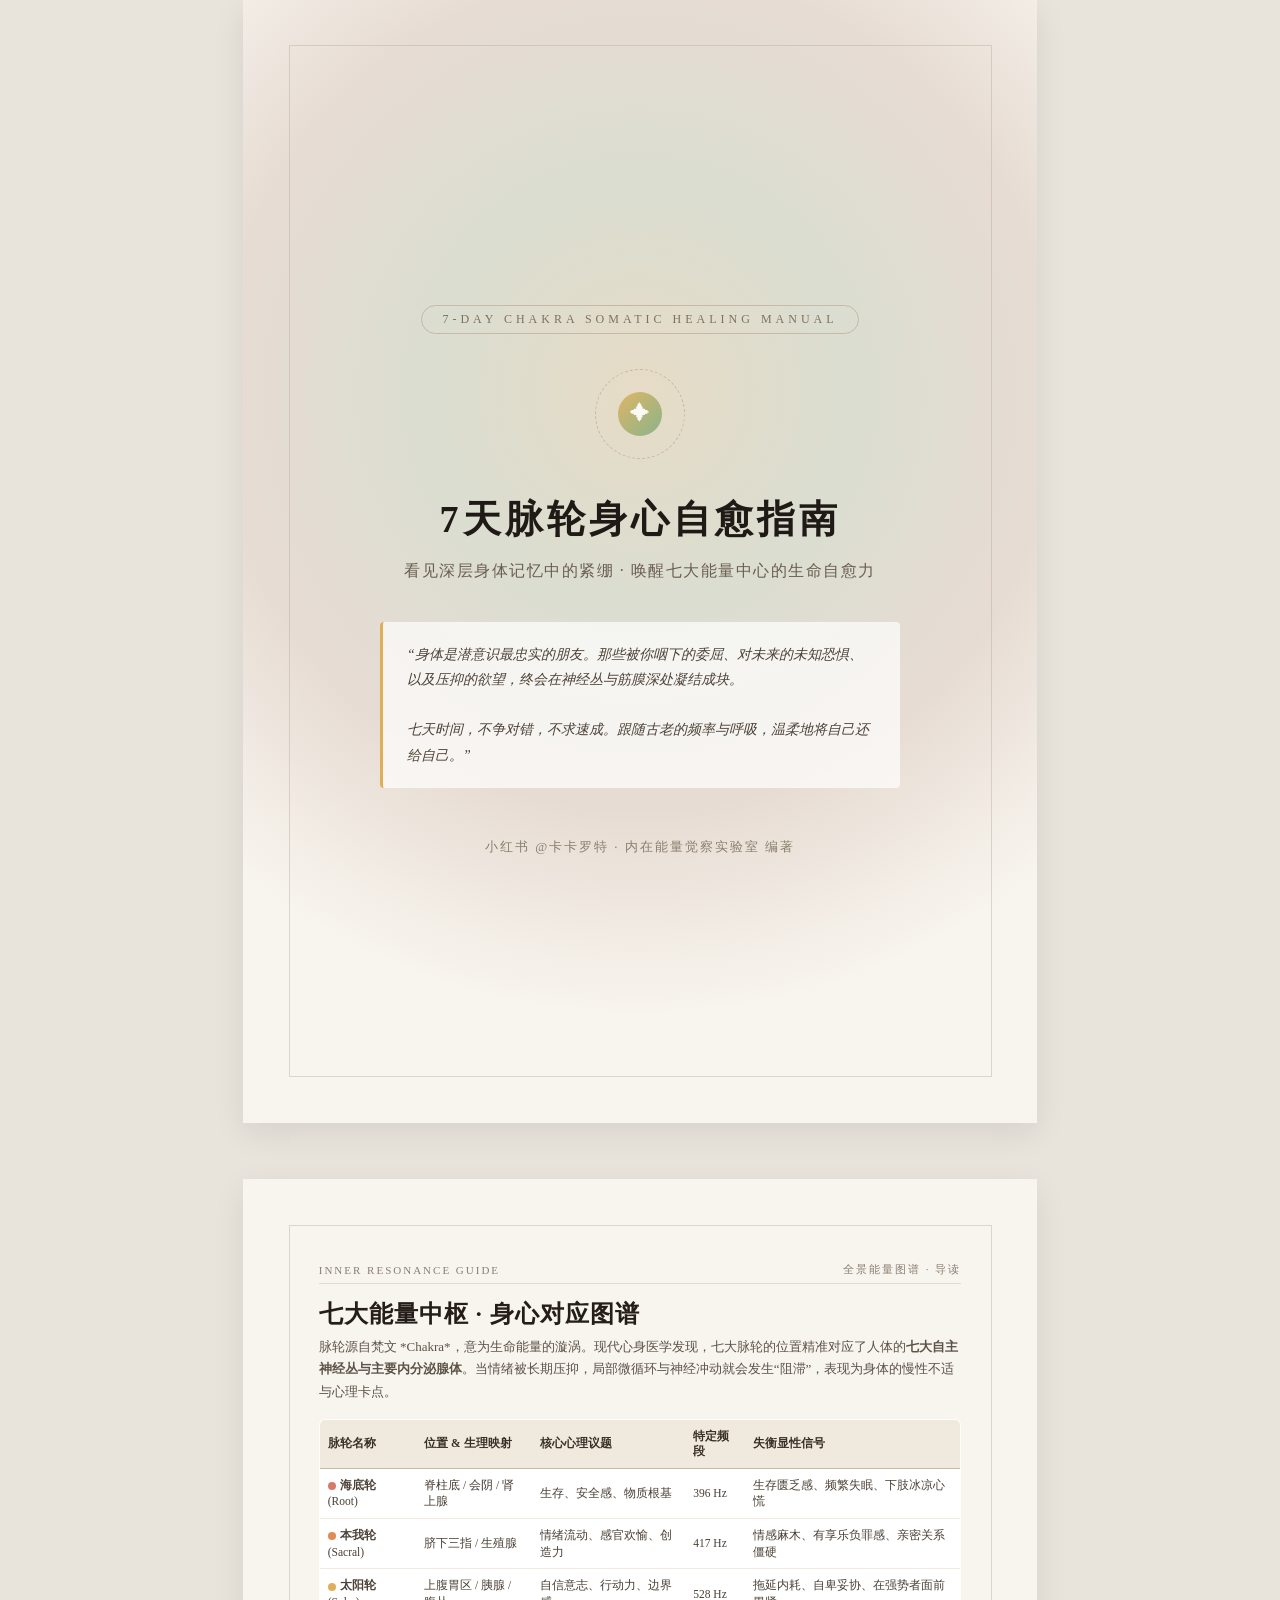
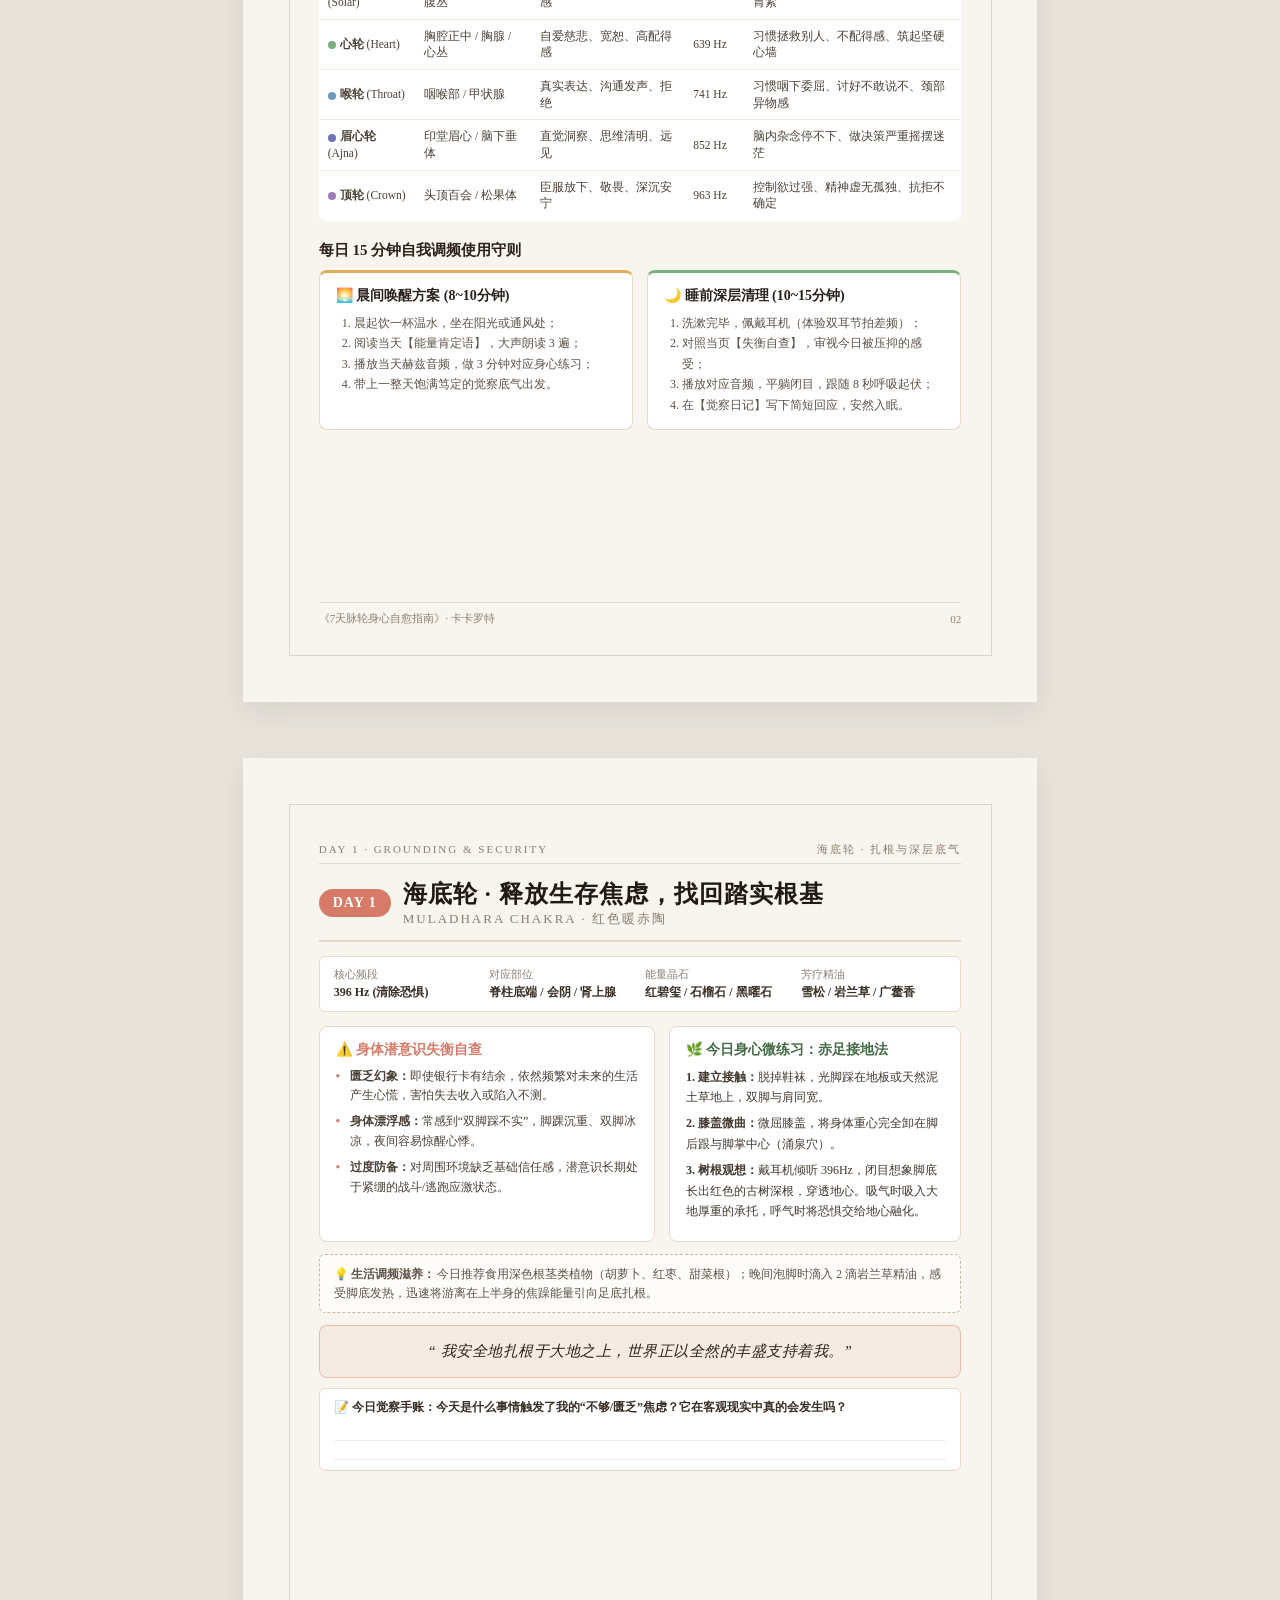
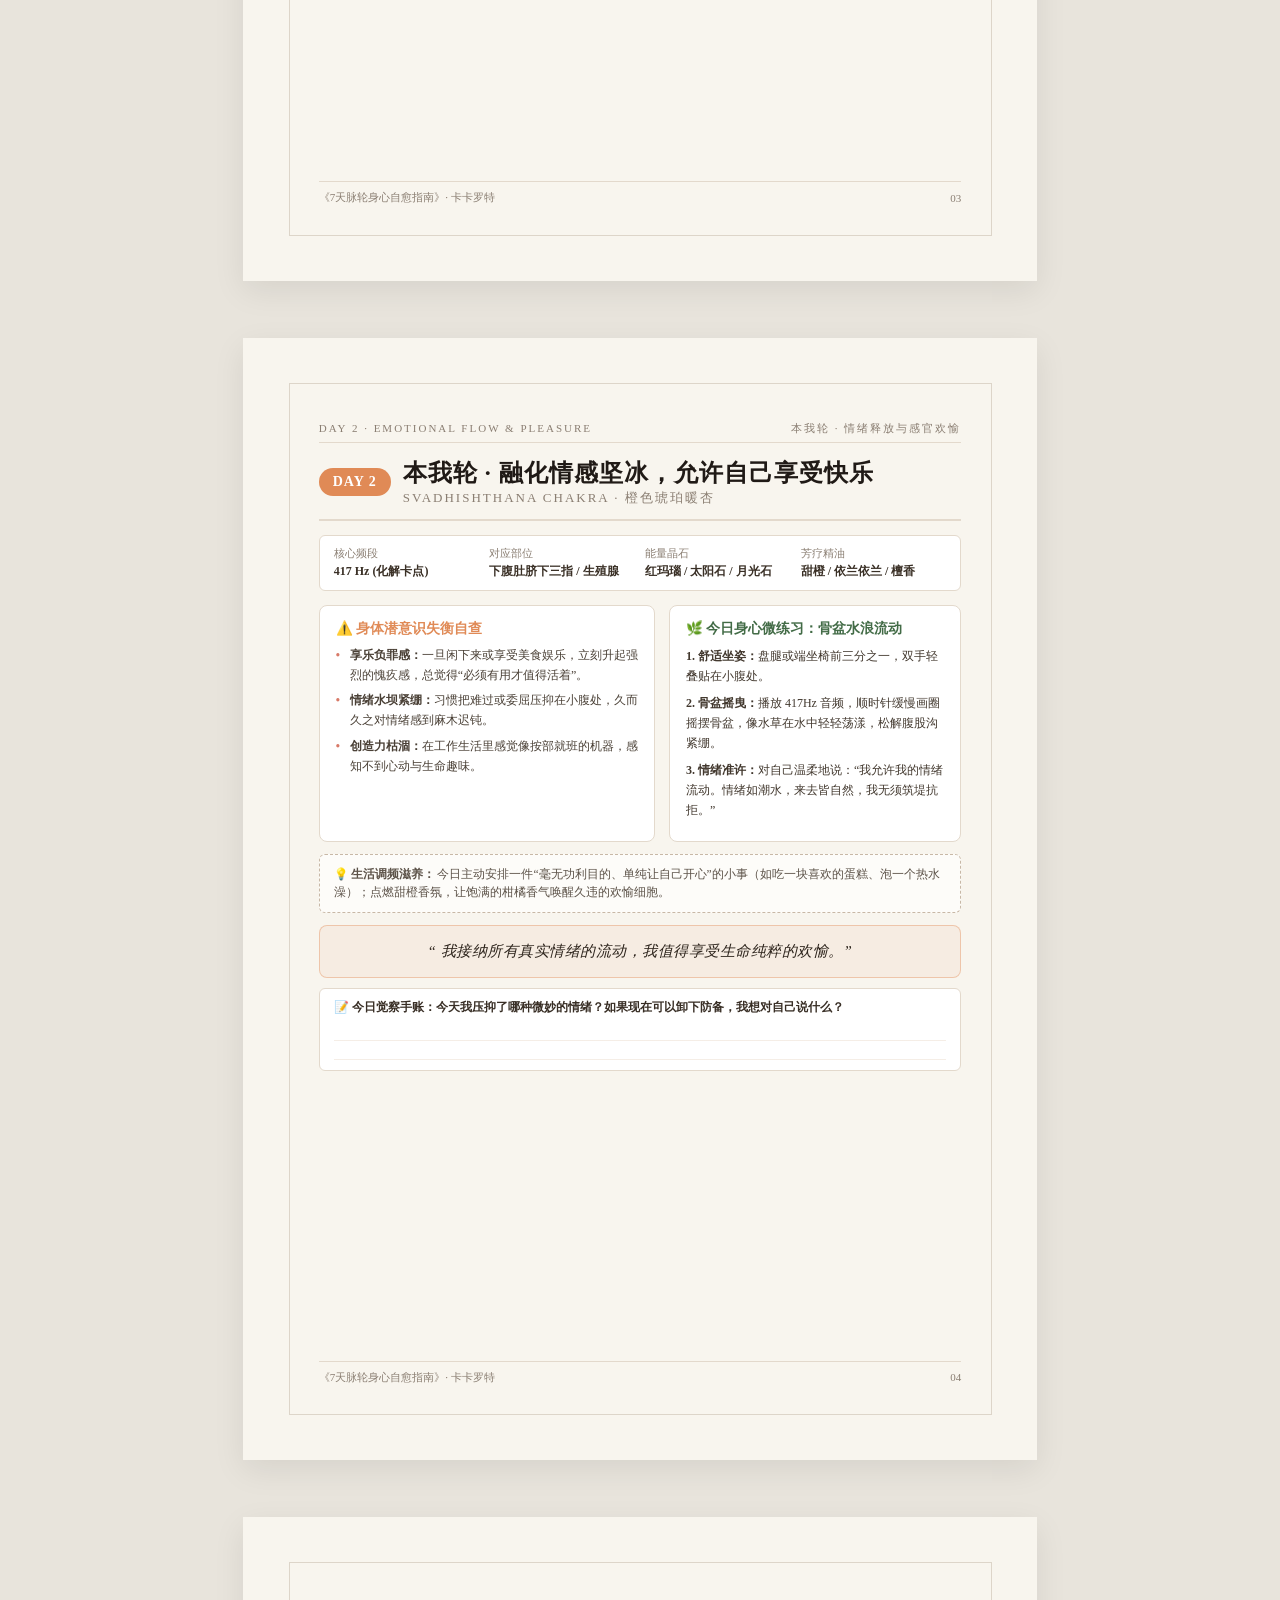
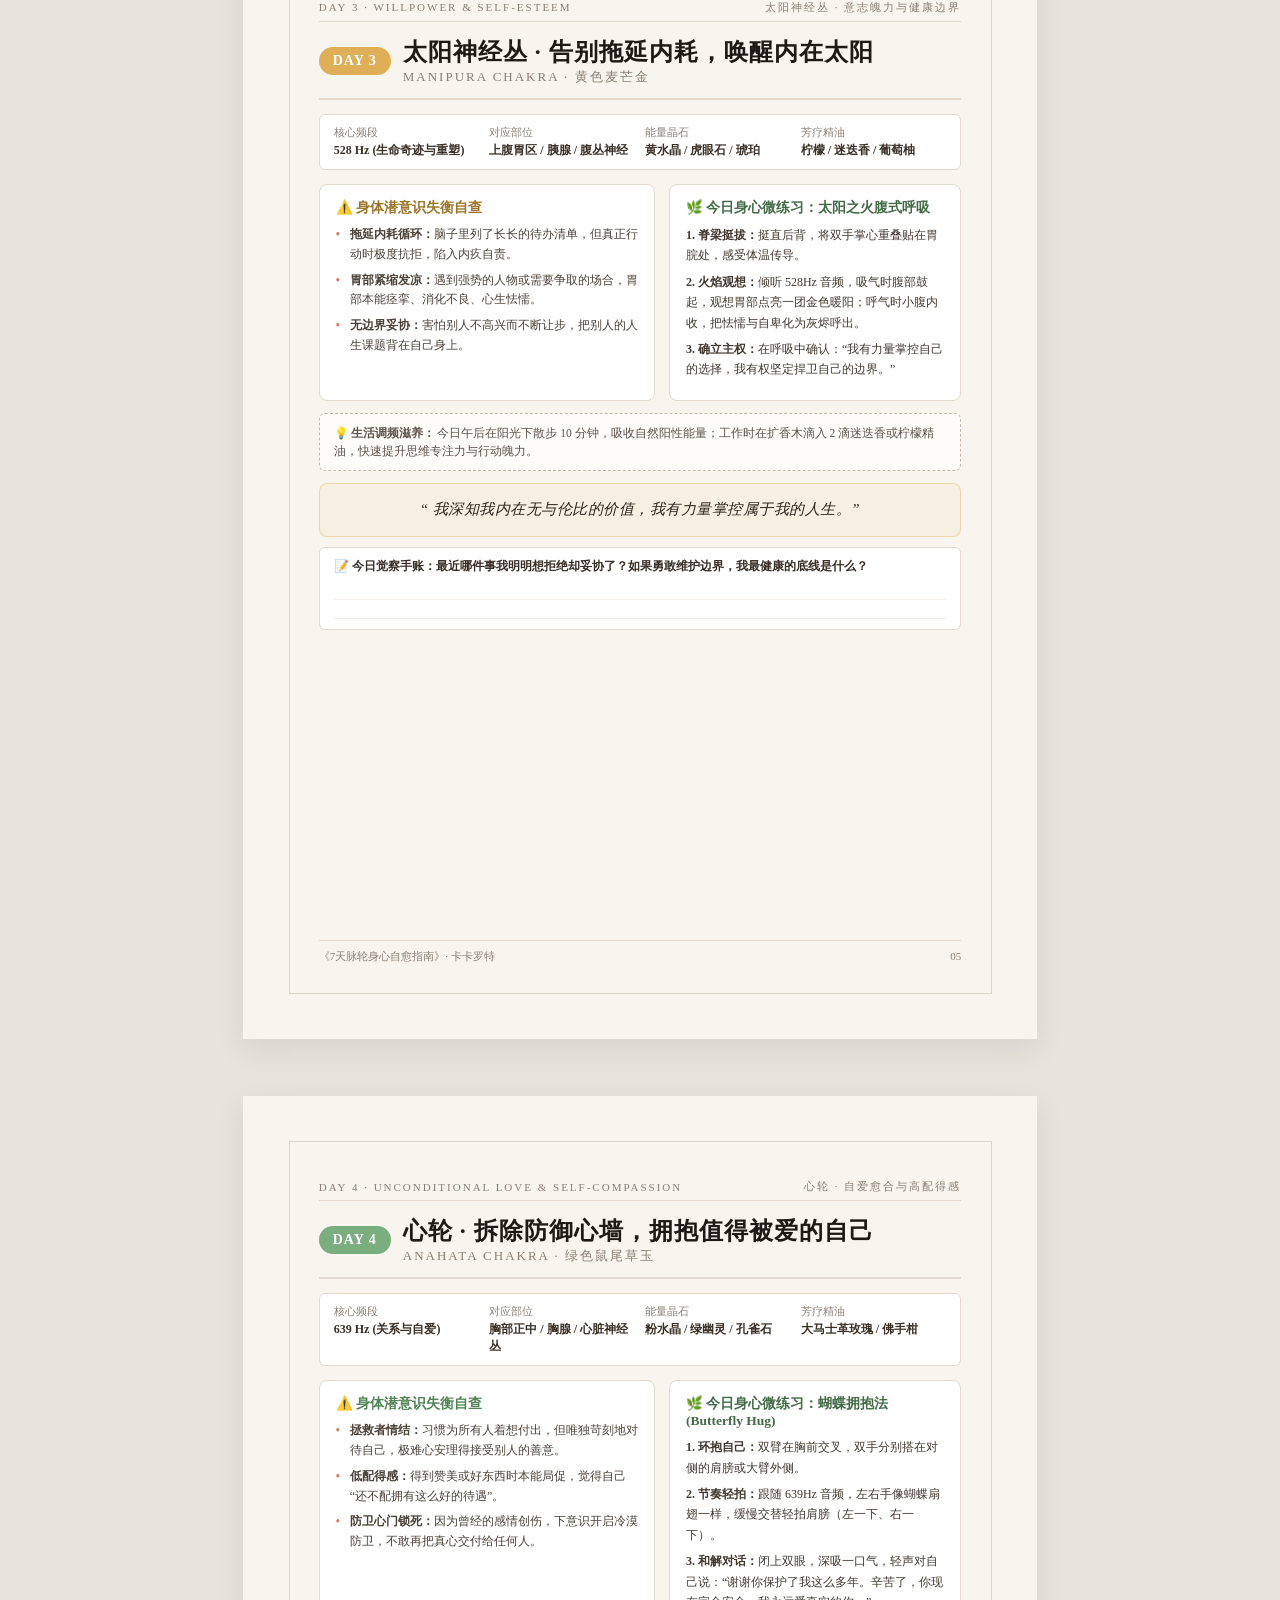
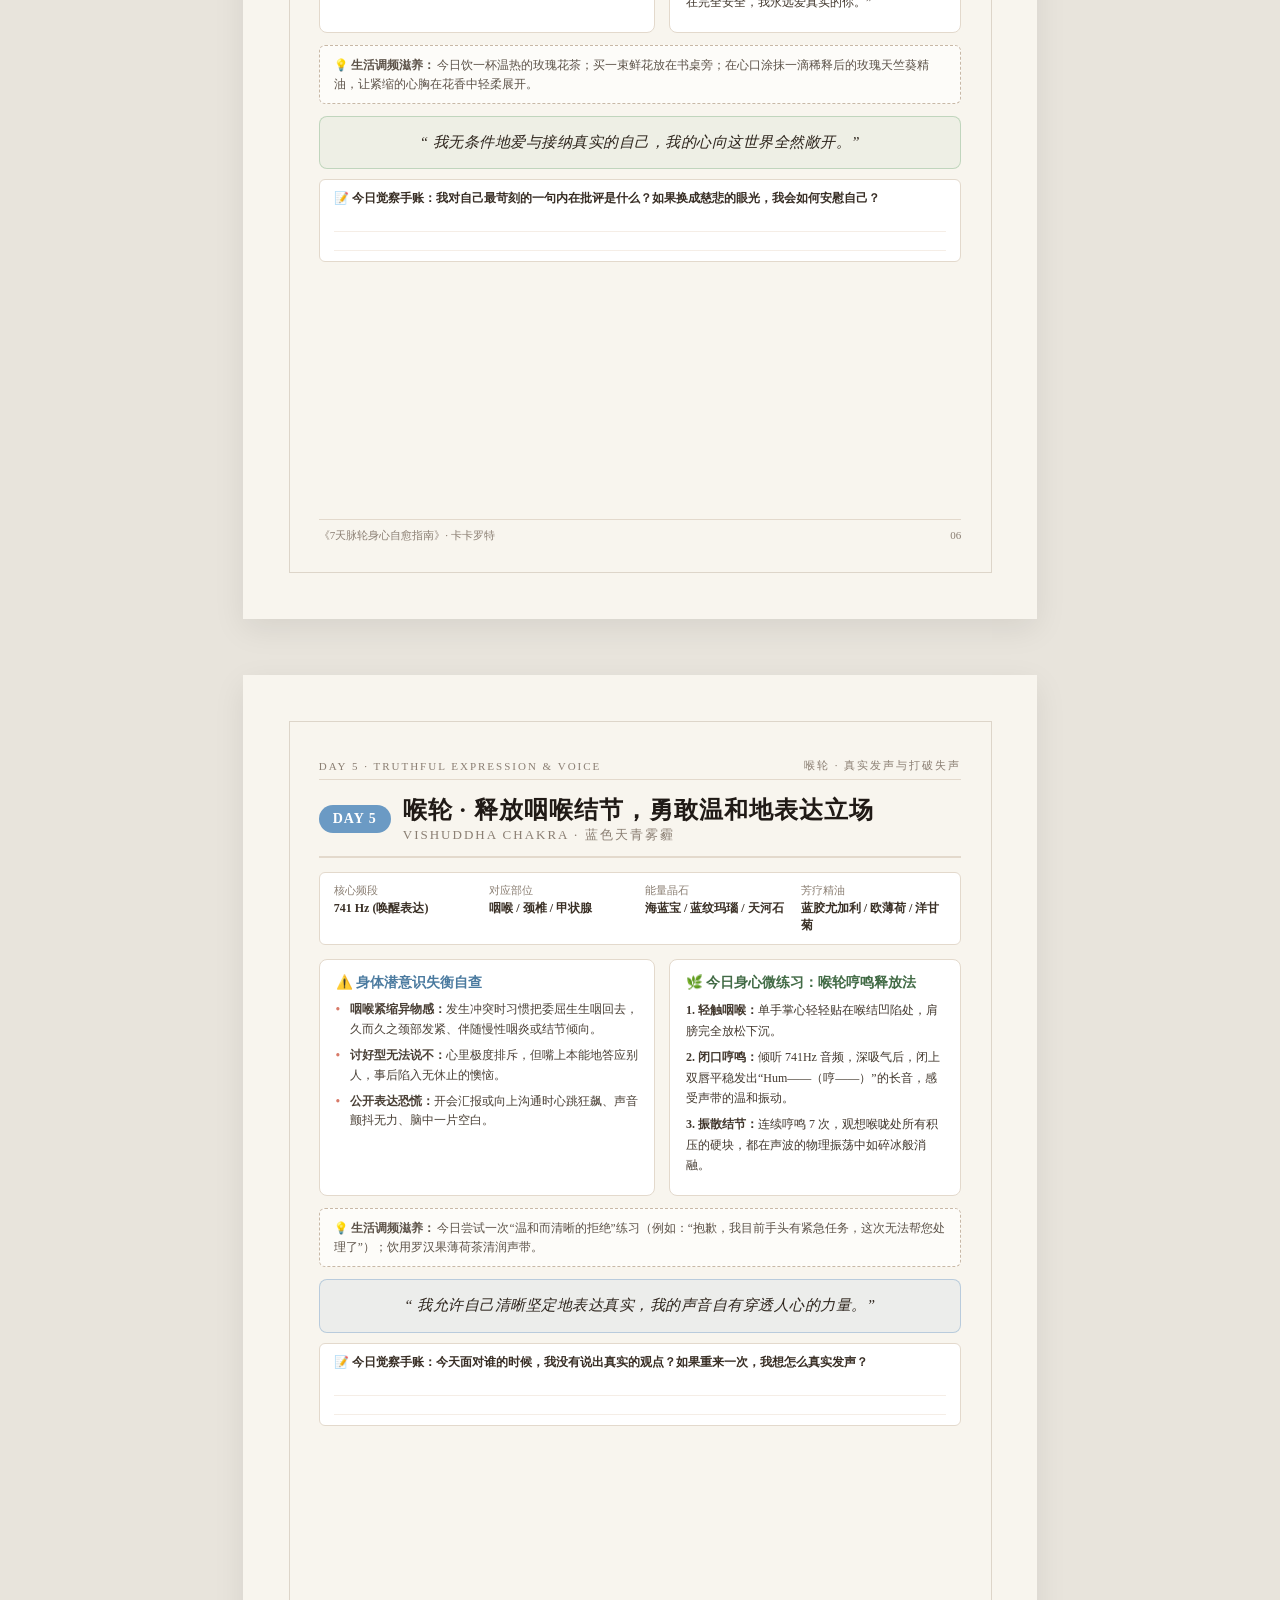
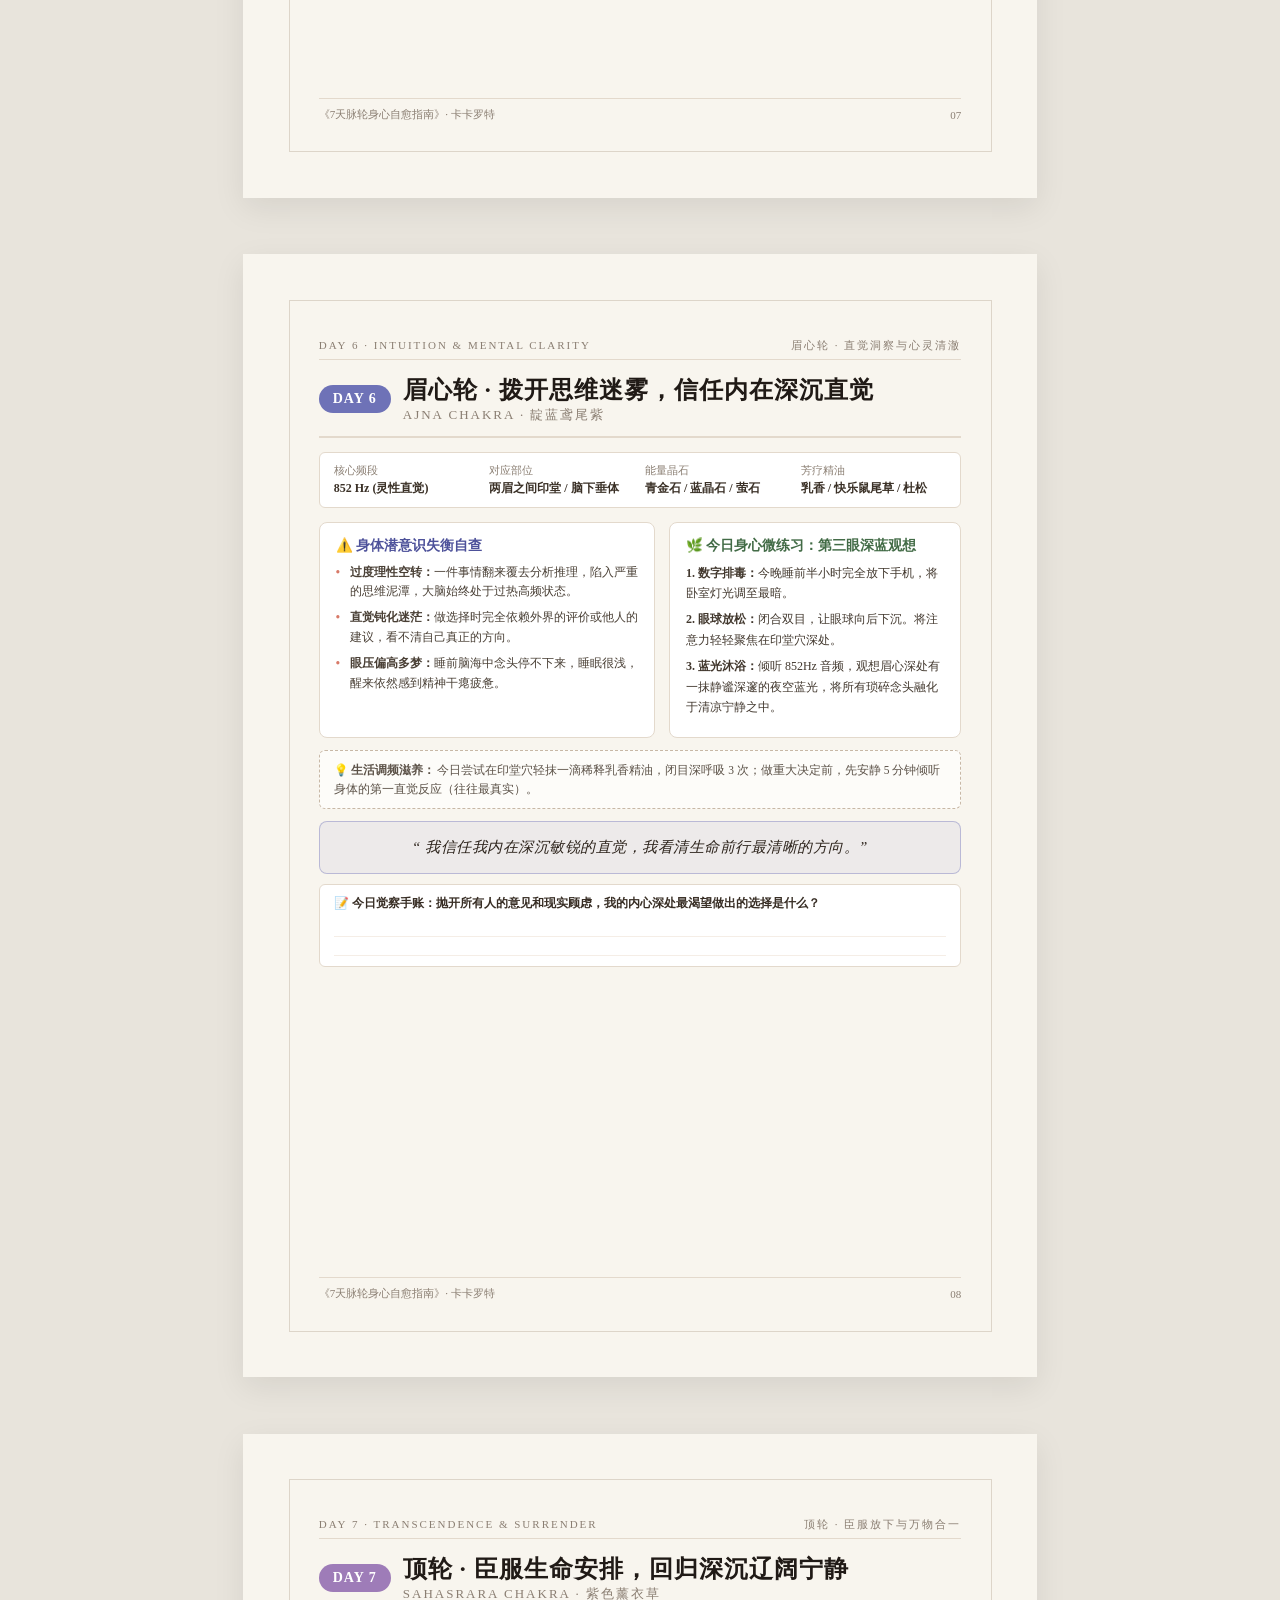
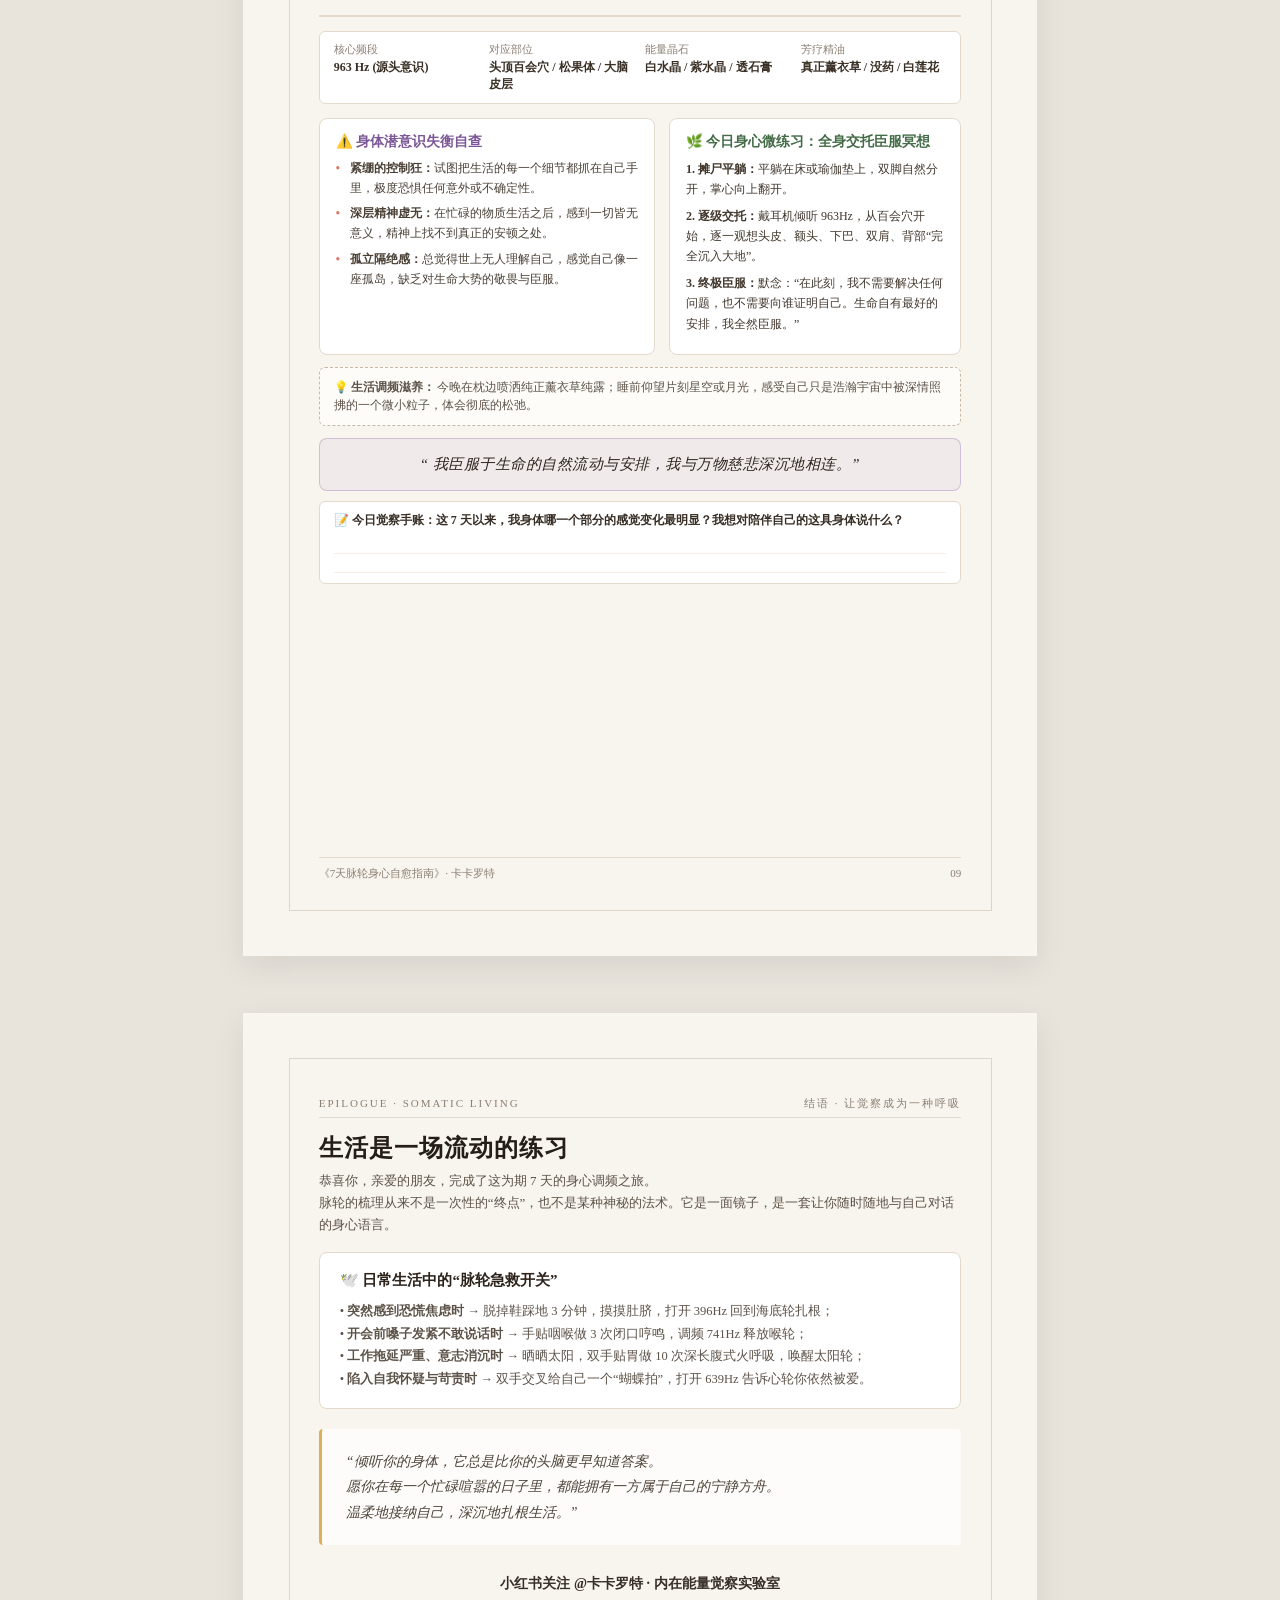
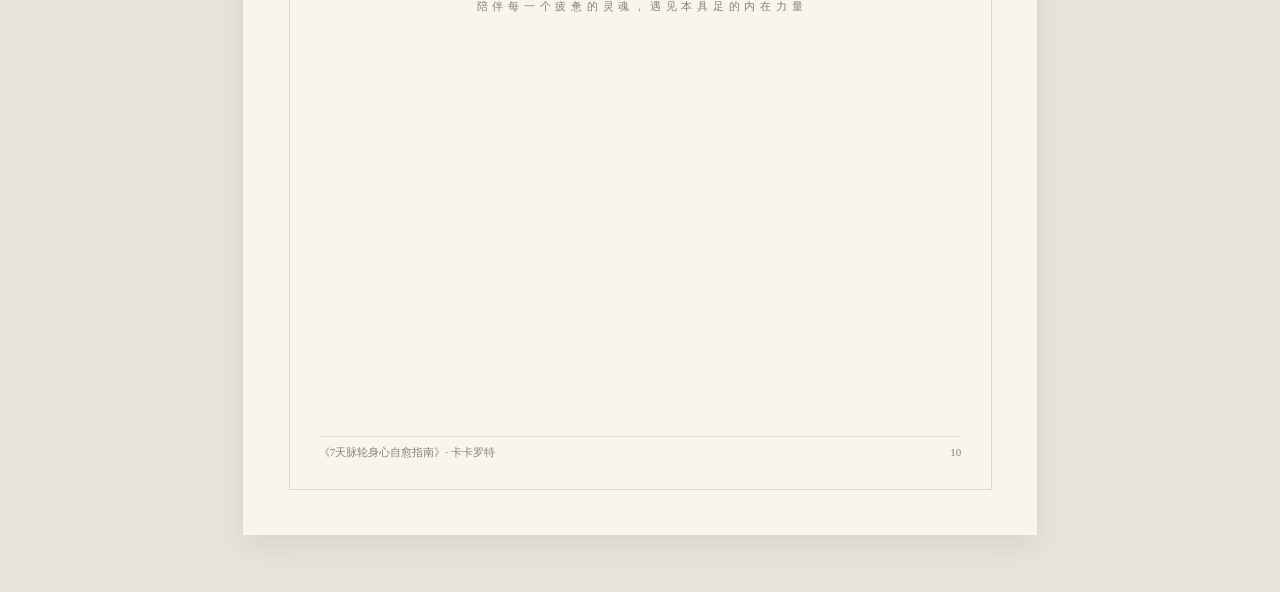
==== commit 722b8d45: "fix: 修复PDF中的箭头文本为真实箭头字符" ====
--- a/scripts/build_full_pdf_book.html
+++ b/scripts/build_full_pdf_book.html
@@ -1057,10 +1057,10 @@
       <div style="background:#FFF; padding: 18px 20px; border-radius: 8px; border: 1px solid var(--border-soft); margin-bottom: 20px;">
         <h4 style="font-size: 15px; margin-bottom: 10px; color: #2D231B;">🕊️ 日常生活中的“脉轮急救开关”</h4>
         <div style="font-size: 12.5px; color: var(--text-sub); line-height: 1.8;">
-          • <strong>突然感到恐慌焦虑时</strong> $\to$ 脱掉鞋踩地 3 分钟，摸摸肚脐，打开 396Hz 回到海底轮扎根；<br>
-          • <strong>开会前嗓子发紧不敢说话时</strong> $\to$ 手贴咽喉做 3 次闭口哼鸣，调频 741Hz 释放喉轮；<br>
-          • <strong>工作拖延严重、意志消沉时</strong> $\to$ 晒晒太阳，双手贴胃做 10 次深长腹式火呼吸，唤醒太阳轮；<br>
-          • <strong>陷入自我怀疑与苛责时</strong> $\to$ 双手交叉给自己一个“蝴蝶拍”，打开 639Hz 告诉心轮你依然被爱。
+          • <strong>突然感到恐慌焦虑时</strong> → 脱掉鞋踩地 3 分钟，摸摸肚脐，打开 396Hz 回到海底轮扎根；<br>
+          • <strong>开会前嗓子发紧不敢说话时</strong> → 手贴咽喉做 3 次闭口哼鸣，调频 741Hz 释放喉轮；<br>
+          • <strong>工作拖延严重、意志消沉时</strong> → 晒晒太阳，双手贴胃做 10 次深长腹式火呼吸，唤醒太阳轮；<br>
+          • <strong>陷入自我怀疑与苛责时</strong> → 双手交叉给自己一个“蝴蝶拍”，打开 639Hz 告诉心轮你依然被爱。
         </div>
       </div>
 
